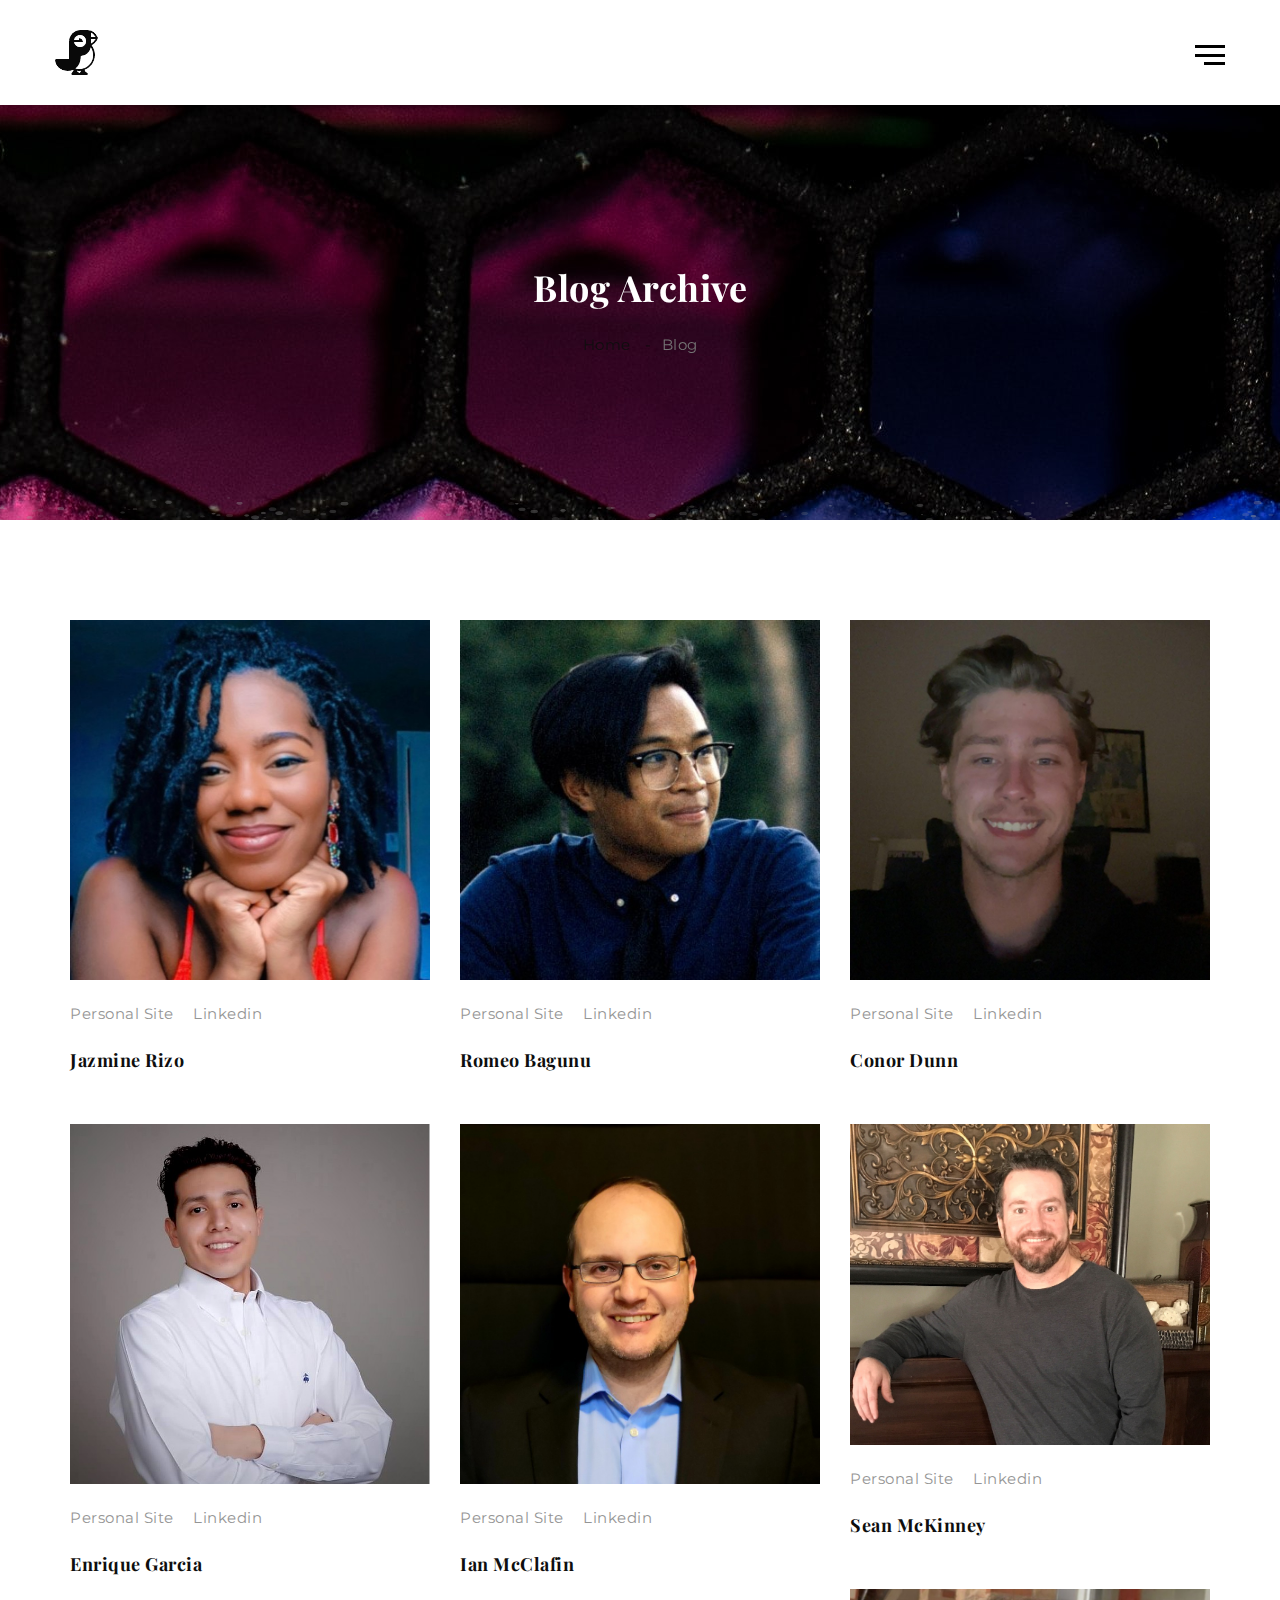
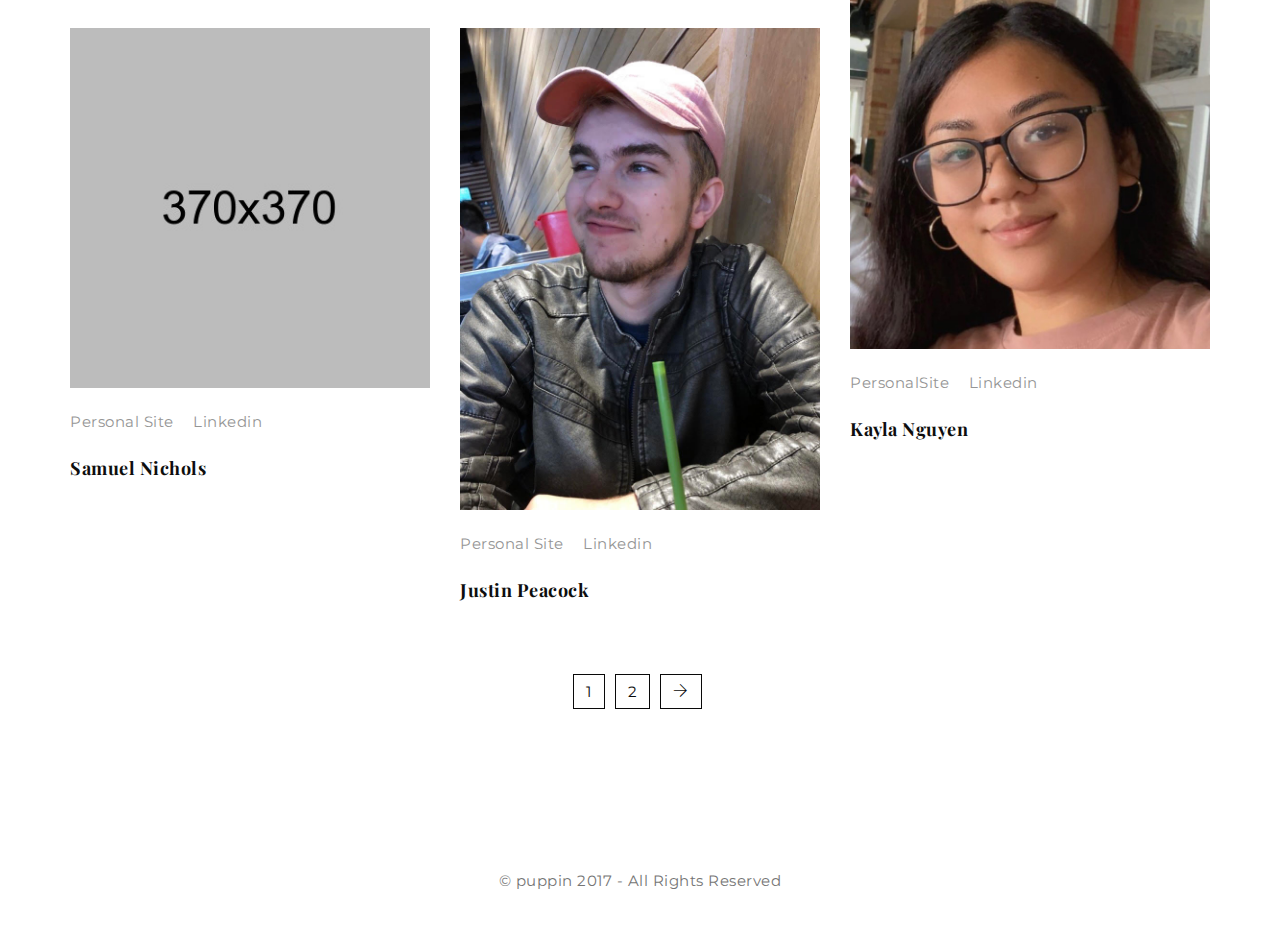
==== PersonalSiteMVC/_Archive/teamPage1.html @ c5d21a23 "Initial commit" ====
﻿

<!DOCTYPE html>
<html lang="zxx">
<head>
	<meta charset="utf-8">
	<title>Team</title>


	<meta name="description" content="----">

	<meta name="keywords" content="Premium HTML Template">

	<meta name="author" content="HTMLmate">

	<!-- Mobile Specific Meta -->
	<meta name="viewport" content="width=device-width, initial-scale=1">

	<!-- css-include -->

	<!-- boorstrap -->
	<link rel="stylesheet" type="text/css" href="assets/css/bootstrap.min.css">
	<!-- themify-icon.css -->
	<link rel="stylesheet" type="text/css" href="assets/css/themify-icons.css">
	<!-- owl-carousel -->
	<link rel="stylesheet" type="text/css" href="assets/css/owl.carousel.css">
	<!-- light-box -->
	<link rel="stylesheet" type="text/css" href="assets/css/lightbox.css">
	<!-- video css -->
	<link rel="stylesheet" type="text/css" href="assets/css/video.min.css">
	<!-- menu.css -->
	<link rel="stylesheet" type="text/css" href="assets/css/menu.css">
	<!-- style -->
	<link rel="stylesheet" type="text/css" href="assets/css/style.css">
	<!-- responsive.css -->
	<link rel="stylesheet" type="text/css" href="assets/css/responsive.css">
</head>


<body class="about single-page">
	<div id="preloader"></div>
	<!-- Start of nav bar 
		============================================= -->
    <nav id="poppin-nav">
        <div id="nav-off"></div>
        <div id="header-logo-1" class="text-center">
            <a href="#"><img src="assets/img//logo/logo.png" alt="img"></a>
        </div>
        <ul id="menu">
            <li class="has-submenu text-capitalize">
                <a href="index.html">home</a>
            </li>
            <!--<li class="has-submenu">
            <a href="#">Blog <span class="ti-angle-down"></span></a>
            <ul class="submenu">
                <li><a href="blog.html">Blog Grid</a></li>
                <li><a href="blog-single.html">Single Post</a></li>
            </ul>
        </li>-->
            <li><a href="projects.html">Projects</a></li>
            <li><a href="contact.html">Contact</a></li>
            <li><a href="teamPage1.html">Team</a></li>
        </ul>
    </nav>
		<div id="menu-overlay"></div>
	<!-- End of nav bar 
		============================================= -->


	<!-- Start of header
		============================================= -->
		<header id="site-header" class="not-stuck">
			<div class="container">
				<div class="row">
					<div id="header-logo">
						<a href="#"><img src="assets/img//logo/logo.png" alt="img"></a>
					</div>

					<div id="menu-burger" class="pull-right not-stuck">
						<div id="menu-bar">
							<span class="icon-bar top"></span>
							<span class="icon-bar middle"></span>
							<span class="icon-bar bottom"></span>
						</div>
					</div>
				</div>
			</div>
		</header>
	<!-- End of header
		============================================= -->





	<!-- Start of page head section
		============================================= -->
		<section id="page-head" class="page-head-section">
			<div class="page-head-overlay"></div>
			<div id="page-head-effect" class="page-head-effect">
				<canvas id="demo-canvas"></canvas>
			</div>
			<!-- // page-head-style -->
			<div class="container">
				<div class="row">
					<div class="page-head-content text-center">
						<div class="page-head-title text-capitalize">
							<h1>Blog Archive</h1>
						</div>
						<!-- //title -->

						<div class="breadcrumb-item   text-capitalize">
							<ul class="breadcrumb">
								<li><a href="index-1.html">Home</a></li>
								<li>blog</li>
							</ul>
						</div>
						<!-- /.breadcrumb-item -->
					</div>
					<!-- /.page-head-content -->
				</div><!--  /.row-->
			</div><!--  /.container -->
		</section>
	<!-- End of page head section
		============================================= -->


	<!-- Start of blog page section
		============================================= -->
		<section id="blog-main" class="blog-main-section">
			<div class="container"> 
				<div class="row section-content">
                    <div class="blog-main-content">


                        <div class="blog-main-text-pic">
                            <div class="blog-item-content">
                                <div class="blog-main-pic">
                                    <img src="assets/teamImg/Jazmine.jpg" alt="img">
                                </div>
                                <!-- //blog-pic -->
                                <div class="blog-main-text">
                                    <div class="blog-meta mt20 ul-li">
                                        <ul class="meta-list">
                                            <li><a href="http://jazminerizo.com/">  Personal Site </a></li>
                                            <li><a href="https://www.linkedin.com/in/jazmine-rizo-7aa283232/">Linkedin</a></li>
                                        </ul>
                                    </div>
                                    <!-- // .blog-meta -->

                                    <div class="blog-main-link deep-black mt20">
                                        <h2><a href="http://jazminerizo.com/">Jazmine Rizo</a></h2>
                                    </div>
                                </div>
                                <!-- // .blog-main-text -->
                            </div>
                        </div>
                        <!-- //.blog-main-text-pic -->
                        <!-- TODO Need to get his personal site added -->
                        <div class="blog-main-text-pic">
                            <div class="blog-item-content">
                                <div class="blog-main-pic">
                                    <img src="assets/teamImg/Romeo.jpg" alt="img">
                                </div>
                                <!-- //blog-pic -->
                                <div class="blog-main-text">
                                    <div class="blog-meta mt20 ul-li">
                                        <ul class="meta-list">
                                            <li><a href="#"> Personal Site </a></li>
                                            <li><a href="https://www.linkedin.com/in/romeo-bagunu/">Linkedin</a></li>
                                        </ul>
                                    </div>
                                    <!-- // .blog-meta -->

                                    <div class="blog-main-link deep-black mt20">
                                        <h2><a href="#">Romeo Bagunu</a></h2>
                                    </div>
                                </div>
                                <!-- // .blog-main-text -->
                            </div>
                        </div>
                        <!-- //.blog-main-text-pic -->



                        <div class="blog-main-text-pic">
                            <div class="blog-item-content">
                                <div class="blog-main-pic">
                                    <img src="assets/teamImg/Conor.jpg" alt="img">
                                </div>
                                <!-- //blog-pic -->
                                <div class="blog-main-text">
                                    <div class="blog-meta mt20 ul-li">
                                        <ul class="meta-list">
                                            <li><a href="http://fountaincitydev.com/">  Personal Site  </a></li>
                                            <li><a href="https://www.linkedin.com/in/connor-dunn-396188233/">Linkedin</a></li>
                                        </ul>
                                    </div>
                                    <!-- // .blog-meta -->

                                    <div class="blog-main-link deep-black mt20">
                                        <h2><a href="http://fountaincitydev.com/">Conor Dunn</a></h2>
                                    </div>
                                </div>
                                <!-- // .blog-main-text -->
                            </div>
                        </div>
                        <!-- //.blog-main-text-pic -->


                        <!-- TODO Need to get his personal site added -->
                        <div class="blog-main-text-pic">
                            <div class="blog-item-content">
                                <div class="blog-main-pic">
                                    <img src="assets/teamImg/Enrique.jpg" alt="img">
                                </div>
                                <!-- //blog-pic -->
                                <div class="blog-main-text">
                                    <div class="blog-meta mt20 ul-li">
                                        <ul class="meta-list">
                                            <li><a href="#">  Personal Site  </a></li>
                                            <li><a href="https://www.linkedin.com/in/enrique-garcia1010/">Linkedin</a></li>
                                        </ul>
                                    </div>
                                    <!-- // .blog-meta -->

                                    <div class="blog-main-link deep-black mt20">
                                        <h2><a href="#">Enrique Garcia</a></h2>
                                    </div>
                                </div>
                                <!-- // .blog-main-text -->
                            </div>
                        </div>
                        <!-- //.blog-main-text-pic -->


                        <!-- TODO Need to get his personal site added -->
                        <div class="blog-main-text-pic">
                            <div class="blog-item-content">
                                <div class="blog-main-pic">
                                    <img src="assets/teamImg/Ian.jpg" alt="img">
                                </div>
                                <!-- //blog-pic -->
                                <div class="blog-main-text">
                                    <div class="blog-meta mt20 ul-li">
                                        <ul class="meta-list">
                                            <li><a href="#">  Personal Site  </a></li>
                                            <li><a href="https://www.linkedin.com/in/ian-mcclaflin-982755232/">Linkedin</a></li>
                                        </ul>
                                    </div>
                                    <!-- // .blog-meta -->

                                    <div class="blog-main-link deep-black mt20">
                                        <h2><a href="#">Ian McClafin</a></h2>
                                    </div>
                                </div>
                                <!-- // .blog-main-text -->
                            </div>
                        </div>
                        <!-- //.blog-main-text-pic -->


                        <div class="blog-main-text-pic">
                            <div class="blog-item-content">
                                <div class="blog-main-pic">
                                    <img src="assets/teamImg/Sean.jpg" alt="img">
                                </div>
                                <!-- //blog-pic -->
                                <div class="blog-main-text">
                                    <div class="blog-meta mt20 ul-li">
                                        <ul class="meta-list">
                                            <li><a href="http://mckinneywebdev.com/">  Personal Site  </a></li>
                                            <li><a href="https://www.linkedin.com/in/sean-a-mckinney/">Linkedin</a></li>
                                        </ul>
                                    </div>
                                    <!-- // .blog-meta -->

                                    <div class="blog-main-link deep-black mt20">
                                        <h2><a href="http://mckinneywebdev.com/">Sean McKinney</a></h2>
                                    </div>
                                </div>
                                <!-- // .blog-main-text -->
                            </div>
                        </div>
                        <!-- //.blog-main-text-pic -->


                        <div class="blog-main-text-pic">
                            <div class="blog-item-content">
                                <div class="blog-main-pic">
                                    <img src="assets/teamImg/Kayla.jpg" alt="img">
                                </div>
                                <!-- //blog-pic -->
                                <div class="blog-main-text">
                                    <div class="blog-meta mt20 ul-li">
                                        <ul class="meta-list">
                                            <li><a href="http://www.kaylawin.com/">  PersonalSite  </a></li>
                                            <li><a href="https://www.linkedin.com/in/kayla-n-nguyen/">Linkedin</a></li>
                                        </ul>
                                    </div>
                                    <!-- // .blog-meta -->

                                    <div class="blog-main-link deep-black mt20">
                                        <h2><a href="http://www.kaylawin.com/">Kayla Nguyen</a></h2>
                                    </div>
                                </div>
                                <!-- // .blog-main-text -->
                            </div>
                        </div>
                        <!-- //.blog-main-text-pic -->

                        <!-- TODO will need to find his personal site & Linkedin -->
                        <div class="blog-main-text-pic">
                            <div class="blog-item-content">
                                <div class="blog-main-pic">
                                    <img src="assets/img/blog/blog-5.jpg" alt="img">
                                </div>
                                <!-- //blog-pic -->
                                <div class="blog-main-text">
                                    <div class="blog-meta mt20 ul-li">
                                        <ul class="meta-list">
                                            <li><a href="#">  Personal Site  </a></li>
                                            <li><a href="#">Linkedin</a></li>
                                        </ul>
                                    </div>
                                    <!-- // .blog-meta -->

                                    <div class="blog-main-link deep-black mt20">
                                        <h2><a href="#">Samuel Nichols</a></h2>
                                    </div>
                                </div>
                            </div>
                        </div>


                        <div class="blog-main-text-pic">
                            <div class="blog-item-content">
                                <div class="blog-main-pic">
                                    <img src="assets/teamImg/Justin.jpg" alt="img">
                                </div>
                                <!-- //blog-pic -->
                                <div class="blog-main-text">
                                    <div class="blog-meta mt20 ul-li">
                                        <ul class="meta-list">
                                            <li><a href="http://projectpeacock.net/">  Personal Site  </a></li>
                                            <li><a href="https://www.linkedin.com/in/justin-peacock-6aa829229/">Linkedin</a></li>
                                        </ul>
                                    </div>
                                    <!-- // .blog-meta -->

                                    <div class="blog-main-link deep-black mt20">
                                        <h2><a href="http://projectpeacock.net/">Justin Peacock</a></h2>
                                    </div>
                                </div>
                            </div>
                        </div>
                        <!-- //.blog-main-text-pic -->

                    </div>
					<!-- // .blog-main-content -->


					<div class="blog-pagination text-center">
						<ul class="pagination">
							<li><a href="teamPage1.html">1</a></li>
							<li><a href="teamPage2.html">2</a></li>
							<li><a href="teamPage2.html"><span class="ti-arrow-right"></span></a></li>
						</ul>
					</div>
				</div><!--  /.row -->
			</div><!--  /.container-->
		</section>
	<!-- End of blog page section	
		============================================= -->





	<!-- Start of footer section
		============================================= -->
		<footer>
			<div class="footer-area">
				<div class="container">
					<div class="row">
						<div class="copy-right-area text-center">
							<span>© puppin 2017 - All Rights Reserved </span>
						</div>
						<!-- //copy-right-area -->
					</div><!--  /.container -->
				</div><!--  /.row-->
			</div><!--  /.footer-area -->

		</footer>
	<!-- End of footer section
		============================================= -->


		<!--  Js Library -->
		<script  src="assets/js/jquery-2.1.4.min.js"></script>
		<!-- Include  for bootstrap -->
		<script  src="assets/js/bootstrap.min.js"></script>
		<!-- Include  for wow.js -->
		<script  src="assets/js/wow.min.js"></script>
		<script> new WOW().init();</script>
		<!-- Include isotope Js -->
		<script  src="assets/js/jquery.isotope.min.js"></script>
		<!-- Include lightbox -->
		<script  src="assets/js/lightbox.js"></script>
		<!-- Include circle-effect.js -->
		<script  src="assets/js/circle-effect.js"></script>
		<!-- Include Video js -->
		<script  src="assets/js/jquery.magnific-popup.min.js"></script>
		<!-- Include Owl-carousel -->
		<script  src="assets/js/owl.carousel.min.js"></script>
		<!-- Include Counter up -->
		<script  src="assets/js/jquery.counterup.min.js"></script>
		<script  src="assets/js/waypoints.min.js"></script>
		<!-- Include Mesonary Grid -->
		<script  src="assets/js/masonry.pkgd.min.js"></script>
		<script  src="assets/js/masonry-docs.min.js"></script>



		<!-- Include script.js -->
		<script src="assets/js/script.js"></script>
	</body>
	</html>
---- PersonalSiteMVC/_Archive/assets/css/themify-icons.css ----
@font-face {
	font-family: 'themify';
	src:url('../fonts/themify.eot?-fvbane');
	src:url('../fonts/themify.eot?#iefix-fvbane') format('embedded-opentype'),
		url('../fonts/themify.woff?-fvbane') format('woff'),
		url('../fonts/themify.ttf?-fvbane') format('truetype'),
		url('../fonts/themify.svg?-fvbane#themify') format('svg');
	font-weight: normal;
	font-style: normal;
}

[class^="ti-"], [class*=" ti-"] {
	font-family: 'themify';
	speak: none;
	font-style: normal;
	font-weight: normal;
	font-variant: normal;
	text-transform: none;
	line-height: 1;

	/* Better Font Rendering =========== */
	-webkit-font-smoothing: antialiased;
	-moz-osx-font-smoothing: grayscale;
}

.ti-wand:before {
	content: "\e600";
}
.ti-volume:before {
	content: "\e601";
}
.ti-user:before {
	content: "\e602";
}
.ti-unlock:before {
	content: "\e603";
}
.ti-unlink:before {
	content: "\e604";
}
.ti-trash:before {
	content: "\e605";
}
.ti-thought:before {
	content: "\e606";
}
.ti-target:before {
	content: "\e607";
}
.ti-tag:before {
	content: "\e608";
}
.ti-tablet:before {
	content: "\e609";
}
.ti-star:before {
	content: "\e60a";
}
.ti-spray:before {
	content: "\e60b";
}
.ti-signal:before {
	content: "\e60c";
}
.ti-shopping-cart:before {
	content: "\e60d";
}
.ti-shopping-cart-full:before {
	content: "\e60e";
}
.ti-settings:before {
	content: "\e60f";
}
.ti-search:before {
	content: "\e610";
}
.ti-zoom-in:before {
	content: "\e611";
}
.ti-zoom-out:before {
	content: "\e612";
}
.ti-cut:before {
	content: "\e613";
}
.ti-ruler:before {
	content: "\e614";
}
.ti-ruler-pencil:before {
	content: "\e615";
}
.ti-ruler-alt:before {
	content: "\e616";
}
.ti-bookmark:before {
	content: "\e617";
}
.ti-bookmark-alt:before {
	content: "\e618";
}
.ti-reload:before {
	content: "\e619";
}
.ti-plus:before {
	content: "\e61a";
}
.ti-pin:before {
	content: "\e61b";
}
.ti-pencil:before {
	content: "\e61c";
}
.ti-pencil-alt:before {
	content: "\e61d";
}
.ti-paint-roller:before {
	content: "\e61e";
}
.ti-paint-bucket:before {
	content: "\e61f";
}
.ti-na:before {
	content: "\e620";
}
.ti-mobile:before {
	content: "\e621";
}
.ti-minus:before {
	content: "\e622";
}
.ti-medall:before {
	content: "\e623";
}
.ti-medall-alt:before {
	content: "\e624";
}
.ti-marker:before {
	content: "\e625";
}
.ti-marker-alt:before {
	content: "\e626";
}
.ti-arrow-up:before {
	content: "\e627";
}
.ti-arrow-right:before {
	content: "\e628";
}
.ti-arrow-left:before {
	content: "\e629";
}
.ti-arrow-down:before {
	content: "\e62a";
}
.ti-lock:before {
	content: "\e62b";
}
.ti-location-arrow:before {
	content: "\e62c";
}
.ti-link:before {
	content: "\e62d";
}
.ti-layout:before {
	content: "\e62e";
}
.ti-layers:before {
	content: "\e62f";
}
.ti-layers-alt:before {
	content: "\e630";
}
.ti-key:before {
	content: "\e631";
}
.ti-import:before {
	content: "\e632";
}
.ti-image:before {
	content: "\e633";
}
.ti-heart:before {
	content: "\e634";
}
.ti-heart-broken:before {
	content: "\e635";
}
.ti-hand-stop:before {
	content: "\e636";
}
.ti-hand-open:before {
	content: "\e637";
}
.ti-hand-drag:before {
	content: "\e638";
}
.ti-folder:before {
	content: "\e639";
}
.ti-flag:before {
	content: "\e63a";
}
.ti-flag-alt:before {
	content: "\e63b";
}
.ti-flag-alt-2:before {
	content: "\e63c";
}
.ti-eye:before {
	content: "\e63d";
}
.ti-export:before {
	content: "\e63e";
}
.ti-exchange-vertical:before {
	content: "\e63f";
}
.ti-desktop:before {
	content: "\e640";
}
.ti-cup:before {
	content: "\e641";
}
.ti-crown:before {
	content: "\e642";
}
.ti-comments:before {
	content: "\e643";
}
.ti-comment:before {
	content: "\e644";
}
.ti-comment-alt:before {
	content: "\e645";
}
.ti-close:before {
	content: "\e646";
}
.ti-clip:before {
	content: "\e647";
}
.ti-angle-up:before {
	content: "\e648";
}
.ti-angle-right:before {
	content: "\e649";
}
.ti-angle-left:before {
	content: "\e64a";
}
.ti-angle-down:before {
	content: "\e64b";
}
.ti-check:before {
	content: "\e64c";
}
.ti-check-box:before {
	content: "\e64d";
}
.ti-camera:before {
	content: "\e64e";
}
.ti-announcement:before {
	content: "\e64f";
}
.ti-brush:before {
	content: "\e650";
}
.ti-briefcase:before {
	content: "\e651";
}
.ti-bolt:before {
	content: "\e652";
}
.ti-bolt-alt:before {
	content: "\e653";
}
.ti-blackboard:before {
	content: "\e654";
}
.ti-bag:before {
	content: "\e655";
}
.ti-move:before {
	content: "\e656";
}
.ti-arrows-vertical:before {
	content: "\e657";
}
.ti-arrows-horizontal:before {
	content: "\e658";
}
.ti-fullscreen:before {
	content: "\e659";
}
.ti-arrow-top-right:before {
	content: "\e65a";
}
.ti-arrow-top-left:before {
	content: "\e65b";
}
.ti-arrow-circle-up:before {
	content: "\e65c";
}
.ti-arrow-circle-right:before {
	content: "\e65d";
}
.ti-arrow-circle-left:before {
	content: "\e65e";
}
.ti-arrow-circle-down:before {
	content: "\e65f";
}
.ti-angle-double-up:before {
	content: "\e660";
}
.ti-angle-double-right:before {
	content: "\e661";
}
.ti-angle-double-left:before {
	content: "\e662";
}
.ti-angle-double-down:before {
	content: "\e663";
}
.ti-zip:before {
	content: "\e664";
}
.ti-world:before {
	content: "\e665";
}
.ti-wheelchair:before {
	content: "\e666";
}
.ti-view-list:before {
	content: "\e667";
}
.ti-view-list-alt:before {
	content: "\e668";
}
.ti-view-grid:before {
	content: "\e669";
}
.ti-uppercase:before {
	content: "\e66a";
}
.ti-upload:before {
	content: "\e66b";
}
.ti-underline:before {
	content: "\e66c";
}
.ti-truck:before {
	content: "\e66d";
}
.ti-timer:before {
	content: "\e66e";
}
.ti-ticket:before {
	content: "\e66f";
}
.ti-thumb-up:before {
	content: "\e670";
}
.ti-thumb-down:before {
	content: "\e671";
}
.ti-text:before {
	content: "\e672";
}
.ti-stats-up:before {
	content: "\e673";
}
.ti-stats-down:before {
	content: "\e674";
}
.ti-split-v:before {
	content: "\e675";
}
.ti-split-h:before {
	content: "\e676";
}
.ti-smallcap:before {
	content: "\e677";
}
.ti-shine:before {
	content: "\e678";
}
.ti-shift-right:before {
	content: "\e679";
}
.ti-shift-left:before {
	content: "\e67a";
}
.ti-shield:before {
	content: "\e67b";
}
.ti-notepad:before {
	content: "\e67c";
}
.ti-server:before {
	content: "\e67d";
}
.ti-quote-right:before {
	content: "\e67e";
}
.ti-quote-left:before {
	content: "\e67f";
}
.ti-pulse:before {
	content: "\e680";
}
.ti-printer:before {
	content: "\e681";
}
.ti-power-off:before {
	content: "\e682";
}
.ti-plug:before {
	content: "\e683";
}
.ti-pie-chart:before {
	content: "\e684";
}
.ti-paragraph:before {
	content: "\e685";
}
.ti-panel:before {
	content: "\e686";
}
.ti-package:before {
	content: "\e687";
}
.ti-music:before {
	content: "\e688";
}
.ti-music-alt:before {
	content: "\e689";
}
.ti-mouse:before {
	content: "\e68a";
}
.ti-mouse-alt:before {
	content: "\e68b";
}
.ti-money:before {
	content: "\e68c";
}
.ti-microphone:before {
	content: "\e68d";
}
.ti-menu:before {
	content: "\e68e";
}
.ti-menu-alt:before {
	content: "\e68f";
}
.ti-map:before {
	content: "\e690";
}
.ti-map-alt:before {
	content: "\e691";
}
.ti-loop:before {
	content: "\e692";
}
.ti-location-pin:before {
	content: "\e693";
}
.ti-list:before {
	content: "\e694";
}
.ti-light-bulb:before {
	content: "\e695";
}
.ti-Italic:before {
	content: "\e696";
}
.ti-info:before {
	content: "\e697";
}
.ti-infinite:before {
	content: "\e698";
}
.ti-id-badge:before {
	content: "\e699";
}
.ti-hummer:before {
	content: "\e69a";
}
.ti-home:before {
	content: "\e69b";
}
.ti-help:before {
	content: "\e69c";
}
.ti-headphone:before {
	content: "\e69d";
}
.ti-harddrives:before {
	content: "\e69e";
}
.ti-harddrive:before {
	content: "\e69f";
}
.ti-gift:before {
	content: "\e6a0";
}
.ti-game:before {
	content: "\e6a1";
}
.ti-filter:before {
	content: "\e6a2";
}
.ti-files:before {
	content: "\e6a3";
}
.ti-file:before {
	content: "\e6a4";
}
.ti-eraser:before {
	content: "\e6a5";
}
.ti-envelope:before {
	content: "\e6a6";
}
.ti-download:before {
	content: "\e6a7";
}
.ti-direction:before {
	content: "\e6a8";
}
.ti-direction-alt:before {
	content: "\e6a9";
}
.ti-dashboard:before {
	content: "\e6aa";
}
.ti-control-stop:before {
	content: "\e6ab";
}
.ti-control-shuffle:before {
	content: "\e6ac";
}
.ti-control-play:before {
	content: "\e6ad";
}
.ti-control-pause:before {
	content: "\e6ae";
}
.ti-control-forward:before {
	content: "\e6af";
}
.ti-control-backward:before {
	content: "\e6b0";
}
.ti-cloud:before {
	content: "\e6b1";
}
.ti-cloud-up:before {
	content: "\e6b2";
}
.ti-cloud-down:before {
	content: "\e6b3";
}
.ti-clipboard:before {
	content: "\e6b4";
}
.ti-car:before {
	content: "\e6b5";
}
.ti-calendar:before {
	content: "\e6b6";
}
.ti-book:before {
	content: "\e6b7";
}
.ti-bell:before {
	content: "\e6b8";
}
.ti-basketball:before {
	content: "\e6b9";
}
.ti-bar-chart:before {
	content: "\e6ba";
}
.ti-bar-chart-alt:before {
	content: "\e6bb";
}
.ti-back-right:before {
	content: "\e6bc";
}
.ti-back-left:before {
	content: "\e6bd";
}
.ti-arrows-corner:before {
	content: "\e6be";
}
.ti-archive:before {
	content: "\e6bf";
}
.ti-anchor:before {
	content: "\e6c0";
}
.ti-align-right:before {
	content: "\e6c1";
}
.ti-align-left:before {
	content: "\e6c2";
}
.ti-align-justify:before {
	content: "\e6c3";
}
.ti-align-center:before {
	content: "\e6c4";
}
.ti-alert:before {
	content: "\e6c5";
}
.ti-alarm-clock:before {
	content: "\e6c6";
}
.ti-agenda:before {
	content: "\e6c7";
}
.ti-write:before {
	content: "\e6c8";
}
.ti-window:before {
	content: "\e6c9";
}
.ti-widgetized:before {
	content: "\e6ca";
}
.ti-widget:before {
	content: "\e6cb";
}
.ti-widget-alt:before {
	content: "\e6cc";
}
.ti-wallet:before {
	content: "\e6cd";
}
.ti-video-clapper:before {
	content: "\e6ce";
}
.ti-video-camera:before {
	content: "\e6cf";
}
.ti-vector:before {
	content: "\e6d0";
}
.ti-themify-logo:before {
	content: "\e6d1";
}
.ti-themify-favicon:before {
	content: "\e6d2";
}
.ti-themify-favicon-alt:before {
	content: "\e6d3";
}
.ti-support:before {
	content: "\e6d4";
}
.ti-stamp:before {
	content: "\e6d5";
}
.ti-split-v-alt:before {
	content: "\e6d6";
}
.ti-slice:before {
	content: "\e6d7";
}
.ti-shortcode:before {
	content: "\e6d8";
}
.ti-shift-right-alt:before {
	content: "\e6d9";
}
.ti-shift-left-alt:before {
	content: "\e6da";
}
.ti-ruler-alt-2:before {
	content: "\e6db";
}
.ti-receipt:before {
	content: "\e6dc";
}
.ti-pin2:before {
	content: "\e6dd";
}
.ti-pin-alt:before {
	content: "\e6de";
}
.ti-pencil-alt2:before {
	content: "\e6df";
}
.ti-palette:before {
	content: "\e6e0";
}
.ti-more:before {
	content: "\e6e1";
}
.ti-more-alt:before {
	content: "\e6e2";
}
.ti-microphone-alt:before {
	content: "\e6e3";
}
.ti-magnet:before {
	content: "\e6e4";
}
.ti-line-double:before {
	content: "\e6e5";
}
.ti-line-dotted:before {
	content: "\e6e6";
}
.ti-line-dashed:before {
	content: "\e6e7";
}
.ti-layout-width-full:before {
	content: "\e6e8";
}
.ti-layout-width-default:before {
	content: "\e6e9";
}
.ti-layout-width-default-alt:before {
	content: "\e6ea";
}
.ti-layout-tab:before {
	content: "\e6eb";
}
.ti-layout-tab-window:before {
	content: "\e6ec";
}
.ti-layout-tab-v:before {
	content: "\e6ed";
}
.ti-layout-tab-min:before {
	content: "\e6ee";
}
.ti-layout-slider:before {
	content: "\e6ef";
}
.ti-layout-slider-alt:before {
	content: "\e6f0";
}
.ti-layout-sidebar-right:before {
	content: "\e6f1";
}
.ti-layout-sidebar-none:before {
	content: "\e6f2";
}
.ti-layout-sidebar-left:before {
	content: "\e6f3";
}
.ti-layout-placeholder:before {
	content: "\e6f4";
}
.ti-layout-menu:before {
	content: "\e6f5";
}
.ti-layout-menu-v:before {
	content: "\e6f6";
}
.ti-layout-menu-separated:before {
	content: "\e6f7";
}
.ti-layout-menu-full:before {
	content: "\e6f8";
}
.ti-layout-media-right-alt:before {
	content: "\e6f9";
}
.ti-layout-media-right:before {
	content: "\e6fa";
}
.ti-layout-media-overlay:before {
	content: "\e6fb";
}
.ti-layout-media-overlay-alt:before {
	content: "\e6fc";
}
.ti-layout-media-overlay-alt-2:before {
	content: "\e6fd";
}
.ti-layout-media-left-alt:before {
	content: "\e6fe";
}
.ti-layout-media-left:before {
	content: "\e6ff";
}
.ti-layout-media-center-alt:before {
	content: "\e700";
}
.ti-layout-media-center:before {
	content: "\e701";
}
.ti-layout-list-thumb:before {
	content: "\e702";
}
.ti-layout-list-thumb-alt:before {
	content: "\e703";
}
.ti-layout-list-post:before {
	content: "\e704";
}
.ti-layout-list-large-image:before {
	content: "\e705";
}
.ti-layout-line-solid:before {
	content: "\e706";
}
.ti-layout-grid4:before {
	content: "\e707";
}
.ti-layout-grid3:before {
	content: "\e708";
}
.ti-layout-grid2:before {
	content: "\e709";
}
.ti-layout-grid2-thumb:before {
	content: "\e70a";
}
.ti-layout-cta-right:before {
	content: "\e70b";
}
.ti-layout-cta-left:before {
	content: "\e70c";
}
.ti-layout-cta-center:before {
	content: "\e70d";
}
.ti-layout-cta-btn-right:before {
	content: "\e70e";
}
.ti-layout-cta-btn-left:before {
	content: "\e70f";
}
.ti-layout-column4:before {
	content: "\e710";
}
.ti-layout-column3:before {
	content: "\e711";
}
.ti-layout-column2:before {
	content: "\e712";
}
.ti-layout-accordion-separated:before {
	content: "\e713";
}
.ti-layout-accordion-merged:before {
	content: "\e714";
}
.ti-layout-accordion-list:before {
	content: "\e715";
}
.ti-ink-pen:before {
	content: "\e716";
}
.ti-info-alt:before {
	content: "\e717";
}
.ti-help-alt:before {
	content: "\e718";
}
.ti-headphone-alt:before {
	content: "\e719";
}
.ti-hand-point-up:before {
	content: "\e71a";
}
.ti-hand-point-right:before {
	content: "\e71b";
}
.ti-hand-point-left:before {
	content: "\e71c";
}
.ti-hand-point-down:before {
	content: "\e71d";
}
.ti-gallery:before {
	content: "\e71e";
}
.ti-face-smile:before {
	content: "\e71f";
}
.ti-face-sad:before {
	content: "\e720";
}
.ti-credit-card:before {
	content: "\e721";
}
.ti-control-skip-forward:before {
	content: "\e722";
}
.ti-control-skip-backward:before {
	content: "\e723";
}
.ti-control-record:before {
	content: "\e724";
}
.ti-control-eject:before {
	content: "\e725";
}
.ti-comments-smiley:before {
	content: "\e726";
}
.ti-brush-alt:before {
	content: "\e727";
}
.ti-youtube:before {
	content: "\e728";
}
.ti-vimeo:before {
	content: "\e729";
}
.ti-twitter:before {
	content: "\e72a";
}
.ti-time:before {
	content: "\e72b";
}
.ti-tumblr:before {
	content: "\e72c";
}
.ti-skype:before {
	content: "\e72d";
}
.ti-share:before {
	content: "\e72e";
}
.ti-share-alt:before {
	content: "\e72f";
}
.ti-rocket:before {
	content: "\e730";
}
.ti-pinterest:before {
	content: "\e731";
}
.ti-new-window:before {
	content: "\e732";
}
.ti-microsoft:before {
	content: "\e733";
}
.ti-list-ol:before {
	content: "\e734";
}
.ti-linkedin:before {
	content: "\e735";
}
.ti-layout-sidebar-2:before {
	content: "\e736";
}
.ti-layout-grid4-alt:before {
	content: "\e737";
}
.ti-layout-grid3-alt:before {
	content: "\e738";
}
.ti-layout-grid2-alt:before {
	content: "\e739";
}
.ti-layout-column4-alt:before {
	content: "\e73a";
}
.ti-layout-column3-alt:before {
	content: "\e73b";
}
.ti-layout-column2-alt:before {
	content: "\e73c";
}
.ti-instagram:before {
	content: "\e73d";
}
.ti-google:before {
	content: "\e73e";
}
.ti-github:before {
	content: "\e73f";
}
.ti-flickr:before {
	content: "\e740";
}
.ti-facebook:before {
	content: "\e741";
}
.ti-dropbox:before {
	content: "\e742";
}
.ti-dribbble:before {
	content: "\e743";
}
.ti-apple:before {
	content: "\e744";
}
.ti-android:before {
	content: "\e745";
}
.ti-save:before {
	content: "\e746";
}
.ti-save-alt:before {
	content: "\e747";
}
.ti-yahoo:before {
	content: "\e748";
}
.ti-wordpress:before {
	content: "\e749";
}
.ti-vimeo-alt:before {
	content: "\e74a";
}
.ti-twitter-alt:before {
	content: "\e74b";
}
.ti-tumblr-alt:before {
	content: "\e74c";
}
.ti-trello:before {
	content: "\e74d";
}
.ti-stack-overflow:before {
	content: "\e74e";
}
.ti-soundcloud:before {
	content: "\e74f";
}
.ti-sharethis:before {
	content: "\e750";
}
.ti-sharethis-alt:before {
	content: "\e751";
}
.ti-reddit:before {
	content: "\e752";
}
.ti-pinterest-alt:before {
	content: "\e753";
}
.ti-microsoft-alt:before {
	content: "\e754";
}
.ti-linux:before {
	content: "\e755";
}
.ti-jsfiddle:before {
	content: "\e756";
}
.ti-joomla:before {
	content: "\e757";
}
.ti-html5:before {
	content: "\e758";
}
.ti-flickr-alt:before {
	content: "\e759";
}
.ti-email:before {
	content: "\e75a";
}
.ti-drupal:before {
	content: "\e75b";
}
.ti-dropbox-alt:before {
	content: "\e75c";
}
.ti-css3:before {
	content: "\e75d";
}
.ti-rss:before {
	content: "\e75e";
}
.ti-rss-alt:before {
	content: "\e75f";
}
---- PersonalSiteMVC/_Archive/assets/css/video.min.css ----
code,pre{tab-size:4}.mfp-preloader{font-size:13px}.get-code-window{position:relative;background:#FFF;padding:2em 3em;width:auto;margin:20px auto;max-width:600px}#magnific_popup_documentation{font-size:3em;margin-bottom:1em;font-weight:700;text-align:center}.grid-c{clear:both}.grid-c p{margin-bottom:.5em}.grid-c{overflow:hidden;margin:0 -1em}.gc3{-moz-box-sizing:border-box;-webkit-box-sizing:border-box;box-sizing:border-box;width:50%;float:left;padding:1em;overflow:hidden}.grid-c .gc3:nth-of-type(2n+1){clear:left}#broken-glass{height:100%;-webkit-tap-highlight-color:transparent;position:absolute;left:0;top:0;width:100%}#header-links{font-size:16px}#markdown-toc{position:fixed;left:0;top:50px;padding:20px;background:rgba(255,255,255,.71);-webkit-backface-visibility:hidden;list-style:none}#markdown-toc a[href="#magnific-popup-docs"]{display:none}#markdown-toc:before{content:'Table of contents';font-weight:700;display:block;margin-bottom:10px}@media all and (max-width:75em){#markdown-toc{position:static;padding:0;background:0 0}}#markdown-toc code,pre{font-family:Consolas,"Liberation Mono",Courier,monospace}code{background:#F8F8F8;padding:.1em .4em;color:#c82829;font-size:13px}pre{background:0 0;line-height:18px;overflow:auto;padding:20px 25px;border-radius:2px}pre code{border:0;padding:0;background:0 0;color:#000;font-size:13px}.highlight{position:relative;margin-bottom:.5em;margin-left:-1.5em;width:100%;padding:0 1.5em;background-color:#F5FAFC}pre code:before{display:block;position:absolute;right:3px;top:6px;padding:3px 7px 0;color:#889499;font-size:12px;line-height:13px}code.html:before{content:'HTML'}code.javascript:before{content:'JS'}code.css:before{content:'CSS'}#mc_embed_signup{max-width:350px;padding:32px;background:#EEE}#mc_embed_signup input[type=email]{border:1px solid #CCC;border-top:1px solid #999;padding:5px;font-size:18px;width:200px;margin-right:10px;height:25px;transition:all .3s ease;-moz-transition:all .3s ease;-webkit-transition:all .3s ease;border-radius:2px;-moz-border-radius:2px;-webkit-border-radius:2px}#mc_embed_signup input[type=email]:focus{background-color:#FFF;border:1px solid #3169B3;box-shadow:#3169B3 0 0 5px;-moz-box-shadow:#3169B3 0 0 5px;-webkit-box-shadow:#3169B3 0 0 5px;outline:0}#mc_embed_signup input[type=submit]{border:1px solid #3169B3;font-size:13px;font-weight:700;color:#FFF;height:auto;padding:8px 13px;cursor:pointer;background-color:#3169B3;display:inline-block;width:auto;-webkit-appearance:none;border-radius:2px;-moz-border-radius:2px;-webkit-border-radius:2px;vertical-align:top}.embed-form{position:relative}#mc_embed_signup #main-wrapper{background:0 0;max-width:800px;width:100%;margin:2em auto 4em;padding:0 3em 3em;-moz-box-sizing:border-box;-webkit-box-sizing:border-box;box-sizing:border-box;position:relative}.white-popup-block{background:#FFF;padding:20px 30px;text-align:left;max-width:650px;margin:40px auto;position:relative}#examples:after{content:'to view source click on the title of example';opacity:.4;font-weight:400;font-size:14px;margin-top:13px;float:right}.example{margin-bottom:20px;position:relative}.square-tmb{margin:0 10px 0 0;cursor:pointer}.zoom-cursor{cursor:-webkit-zoom-in;cursor:-moz-zoom-in;cursor:zoom-in}.example a,a.popup-link{text-decoration:none;border-bottom:1px dotted}.example a:hover,a.popup-link:hover{text-decoration:none}#image-gallery a,#single-image{border-bottom:none}.not-ready-yet-notice{padding:20px;background:#EEE}#footer{border-top:1px solid #DDD;padding-top:3em;margin:5em 0 0;width:100%;text-align:center;opacity:.9}#conditional-lightbox-notice{display:none}#logo-status{opacity:0;-webkit-transition:opacity .5s;-moz-transition:opacity .5s;transition:opacity .5s;width:100%;text-align:center}#logo-status.down{opacity:1}code.def{padding:0;background:#FFF;border:0;display:block;margin-bottom:8px;margin-top:-10px;color:#A3A3A3}@media all and (max-width:50em){#logo}@media all and (max-width:30em){#examples:after{display:none}.gc3{width:100%}.grid-c .gc3:nth-of-type(2n+1){clear:none}#main-wrapper{padding:1em;margin-top:0}.highlight{padding:.2em 1em;margin:1em -1em}}@media all and (max-width:700px){.zoom-cursor{cursor:pointer}#conditional-lightbox-notice{display:block;padding:10px;background:#FFEAEA}}#logo-overlay{width:100%;height:75px;background:red;position:absolute;left:0;top:0;opacity:0}#mfp-build-tool{background:#FFF;padding:30px 40px 40px;max-width:500px;text-align:left;margin:10px auto;position:relative}#mfp-build-tool #mfp-build-form label{display:block;margin-bottom:5px;min-height:18px;padding-left:18px}#mfp-build-form input[type=checkbox]{margin:3px 5px 3px -18px;line-height:normal;cursor:pointer;width:auto;float:left}#mfp-build-status{min-height:40px}#mfp-build-status .error{color:#830C0C}#mfp-build-status .success{color:#014B04}#mfp-build-status .progress{color:#000}#smashing{text-align:center;font-weight:700}#smashing strong{color:#EF4A35}.smashing-link{margin-left:29px;position:relative}.smashing-link:before{content:'';display:inline-block;width:24px;height:24px;background:url(http://dimsemenov.com/images/sm-logo-24x24.png);position:absolute;top:-4px;left:-28px}#hackernews{margin-left:24px}#hackernews:before{background:url(http://dimsemenov.com/images/hn-logo-18x18.gif);width:18px;height:18px;top:-1px;left:-22px}.share-buttons{text-align:center}.share-buttons .share-buttons{position:relative;margin:70px 0}#tweet{background:#0096c4}#like{background:#3b5998}#gplus{background:#d34836}#vkcom{background:#6e8fb1}pre .comment,pre .diff .header,pre .javadoc,pre .template_comment{color:#998;font-style:italic}pre .css .rule .keyword,pre .javascript .title,pre .keyword,pre .nginx .title,pre .request,pre .status,pre .subst,pre .winutils{color:#333;font-weight:700}pre .hexcolor,pre .number,pre .ruby .constant{color:#099}pre .phpdoc,pre .string,pre .tag .value,pre .tex .formula{color:#D01040}pre .id,pre .title{color:#900;font-weight:700}pre .clojure .title,pre .javascript .title,pre .lisp .title,pre .subst{font-weight:400}pre .class .title,pre .haskell .type,pre .tex .command,pre .vhdl .literal{color:#458;font-weight:700}pre .django .tag .keyword,pre .rules .property,pre .tag,pre .tag .title{color:navy;font-weight:400}pre .attribute,pre .lisp .body,pre .variable{color:teal}pre .regexp{color:#009926}pre .class{color:#458;font-weight:700}pre .built_in,pre .clojure .built_in,pre .lisp .title{color:#0086b3}pre .cdata,pre .doctype,pre .pi,pre .preprocessor,pre .shebang{color:#999;font-weight:700}pre .deletion{background:#fdd}pre .addition{background:#dfd}pre .diff .change{background:#0086b3}pre .chunk{color:#aaa}#documentation-intro{background:#2b2b2b;text-align:center;padding:3em;width:100%;margin-left:-3em;margin-bottom:3em}#documentation-intro #id1{display:none}.hll{background-color:#ffc}.c{color:#998;font-style:italic}.err{color:#a61717;background-color:#e3d2d2}.k,.o{color:#000;font-weight:700}.cm{color:#998;font-style:italic}.cp{color:#999;font-weight:700;font-style:italic}.c1{color:#998;font-style:italic}.cs{color:#999;font-weight:700;font-style:italic}.gd{color:#000;background-color:#fdd}.ge{color:#000;font-style:italic}.gr{color:#a00}.gh{color:#999}.gi{color:#000;background-color:#dfd}.go{color:#888}.gp{color:#555}.gs{font-weight:700}.gu{color:#aaa}.gt{color:#a00}.kc,.kd,.kn,.kp,.kr{color:#000;font-weight:700}.kt{color:#458;font-weight:700}.m{color:#099}.s{color:#d01040}.na{color:teal}.nb{color:#0086b3}.nc{color:#458;font-weight:700}.no{color:teal}.nd{color:#3c5d5d;font-weight:700}.ni{color:purple}.ne,.nf,.nl{color:#900;font-weight:700}.nn{color:#555}.nt{color:navy}.nv{color:teal}.ow{color:#000;font-weight:700}.w{color:#bbb}.mf,.mh,.mi,.mo{color:#099}.s2,.sb,.sc,.sd,.se,.sh,.si,.sx{color:#d01040}.sr{color:#009926}.s1{color:#d01040}.ss{color:#990073}.bp{color:#999}.vc,.vg,.vi{color:teal}.il{color:#099}.mfp-bg{top:0;left:0;width:100%;height:100%;z-index:1042;overflow:hidden;position:fixed;background:#0b0b0b;opacity:.8;filter:alpha(opacity=80)}.mfp-wrap{top:0;left:0;width:100%;height:100%;z-index:1043;position:fixed;outline:0!important;-webkit-backface-visibility:hidden}.mfp-container{text-align:center;position:absolute;width:100%;height:100%;left:0;top:0;padding:0 8px;-webkit-box-sizing:border-box;-moz-box-sizing:border-box;box-sizing:border-box}.mfp-container:before{content:'';display:inline-block;height:100%;vertical-align:middle}.mfp-align-top .mfp-container:before{display:none}.mfp-content{position:relative;display:inline-block;vertical-align:middle;margin:0 auto;text-align:left;z-index:1045}.mfp-ajax-holder .mfp-content,.mfp-inline-holder .mfp-content{width:100%;cursor:auto}.mfp-ajax-cur{cursor:progress}.mfp-zoom-out-cur,.mfp-zoom-out-cur .mfp-image-holder .mfp-close{cursor:-moz-zoom-out;cursor:-webkit-zoom-out;cursor:zoom-out}.mfp-zoom{cursor:pointer;cursor:-webkit-zoom-in;cursor:-moz-zoom-in;cursor:zoom-in}.mfp-auto-cursor .mfp-content{cursor:auto}.mfp-arrow,.mfp-close,.mfp-counter,.mfp-preloader{-webkit-user-select:none;-moz-user-select:none;user-select:none}.mfp-loading.mfp-figure{display:none}.mfp-hide{display:none!important}.mfp-preloader{color:#CCC;position:absolute;top:50%;width:auto;text-align:center;margin-top:-.8em;left:8px;right:8px;z-index:1044}.mfp-s-error .mfp-content,.mfp-s-ready .mfp-preloader{display:none}button.mfp-arrow,button.mfp-close{overflow:visible;cursor:pointer;background:0 0;border:0;-webkit-appearance:none;display:block;outline:0;padding:0;z-index:1046;-webkit-box-shadow:none;box-shadow:none}button::-moz-focus-inner{padding:0;border:0}.mfp-close{width:44px;height:44px;line-height:44px;position:absolute;right:0;top:0;text-decoration:none;text-align:center;opacity:.65;filter:alpha(opacity=65);padding:0 0 18px 10px;color:#FFF;font-style:normal;font-size:28px;font-family:Arial,Baskerville,monospace}.mfp-close:focus,.mfp-close:hover{opacity:1;filter:alpha(opacity=100)}.mfp-close:active{top:1px}.mfp-close-btn-in .mfp-close{color:#333}.mfp-iframe-holder .mfp-close,.mfp-image-holder .mfp-close{color:#FFF;right:-6px;text-align:right;padding-right:6px;width:100%}.mfp-counter{position:absolute;top:0;right:0;color:#CCC;font-size:12px;line-height:18px;white-space:nowrap}.mfp-arrow{position:absolute;opacity:.65;filter:alpha(opacity=65);margin:-55px 0 0;top:50%;padding:0;width:90px;height:110px;-webkit-tap-highlight-color:transparent}.mfp-arrow:active{margin-top:-54px}.mfp-arrow:focus,.mfp-arrow:hover{opacity:1;filter:alpha(opacity=100)}.mfp-arrow .mfp-a,.mfp-arrow .mfp-b,.mfp-arrow:after,.mfp-arrow:before{content:'';display:block;width:0;height:0;position:absolute;left:0;top:0;margin-top:35px;margin-left:35px;border:inset transparent}.mfp-arrow .mfp-a,.mfp-arrow:after{border-top-width:13px;border-bottom-width:13px;top:8px}.mfp-arrow .mfp-b,.mfp-arrow:before{border-top-width:21px;border-bottom-width:21px;opacity:.7}.mfp-arrow-left{left:0}.mfp-arrow-left .mfp-a,.mfp-arrow-left:after{border-right:17px solid #FFF;margin-left:31px}.mfp-arrow-left .mfp-b,.mfp-arrow-left:before{margin-left:25px;border-right:27px solid #3F3F3F}.mfp-arrow-right{right:0}.mfp-arrow-right .mfp-a,.mfp-arrow-right:after{border-left:17px solid #FFF;margin-left:39px}.mfp-arrow-right .mfp-b,.mfp-arrow-right:before{border-left:27px solid #3F3F3F}.mfp-iframe-holder{padding-top:40px;padding-bottom:40px}.mfp-iframe-holder .mfp-content{line-height:0;width:100%;max-width:900px}.mfp-iframe-holder .mfp-close{top:-40px}.mfp-iframe-scaler{width:100%;height:0;overflow:hidden;padding-top:56.25%}.mfp-iframe-scaler iframe{position:absolute;display:block;top:0;left:0;width:100%;height:100%;box-shadow:0 0 8px rgba(0,0,0,.6);background:#000}img.mfp-img{width:auto;max-width:100%;height:auto;display:block;line-height:0;-webkit-box-sizing:border-box;-moz-box-sizing:border-box;box-sizing:border-box;padding:40px 0;margin:0 auto}.mfp-figure{line-height:0}.mfp-figure:after{content:'';position:absolute;left:0;top:40px;bottom:40px;display:block;right:0;width:auto;height:auto;z-index:-1;box-shadow:0 0 8px rgba(0,0,0,.6);background:#444}.mfp-figure small{color:#BDBDBD;display:block;font-size:12px;line-height:14px}.mfp-figure figure{margin:0}.mfp-bottom-bar{margin-top:-36px;position:absolute;top:100%;left:0;width:100%;cursor:auto}.mfp-title{text-align:left;line-height:18px;color:#F3F3F3;word-wrap:break-word;padding-right:36px}.mfp-image-holder .mfp-content{max-width:100%}.mfp-gallery .mfp-image-holder .mfp-figure{cursor:pointer}@media screen and (max-width:800px) and (orientation:landscape),screen and (max-height:300px){.mfp-img-mobile .mfp-image-holder{padding-left:0;padding-right:0}.mfp-img-mobile img.mfp-img{padding:0}.mfp-img-mobile .mfp-figure:after{top:0;bottom:0}.mfp-img-mobile .mfp-figure small{display:inline;margin-left:5px}.mfp-img-mobile .mfp-bottom-bar{background:rgba(0,0,0,.6);bottom:0;margin:0;top:auto;padding:3px 5px;position:fixed;-webkit-box-sizing:border-box;-moz-box-sizing:border-box;box-sizing:border-box}.mfp-img-mobile .mfp-bottom-bar:empty{padding:0}.mfp-img-mobile .mfp-counter{right:5px;top:3px}.mfp-img-mobile .mfp-close{top:0;right:0;width:35px;height:35px;line-height:35px;background:rgba(0,0,0,.6);position:fixed;text-align:center;padding:0}}@media all and (max-width:900px){.mfp-arrow{-webkit-transform:scale(.75);transform:scale(.75)}.mfp-arrow-left{-webkit-transform-origin:0;transform-origin:0}.mfp-arrow-right{-webkit-transform-origin:100%;transform-origin:100%}.mfp-container{padding-left:6px;padding-right:6px}}.mfp-ie7 .mfp-img{padding:0}.mfp-ie7 .mfp-bottom-bar{width:600px;left:50%;margin-left:-300px;margin-top:5px;padding-bottom:5px}.mfp-ie7 .mfp-container{padding:0}.mfp-ie7 .mfp-content{padding-top:44px}.mfp-ie7 .mfp-close{top:0;right:0;padding-top:0
---- PersonalSiteMVC/_Archive/assets/css/menu.css ----
#poppin-nav {
		width: 250px;
		height: 100%;
		position: fixed;
		top: 0;
		right: -250px;
		margin-right: -17px;
		z-index: 10;
		overflow: auto;
		background: #ffffff;
		padding: 30px 20px;
		transition: all 0.7s cubic-bezier(0.7, 0.3, 0.1, 1);
	}
	#poppin-nav.nav-on { right: 0; }
	#nav-off {
		width: 20px;
		height: 20px;
		cursor: pointer;
		position: relative;
	}
	#nav-off::before,
	#nav-off::after {
		content: '';
		width: 100%;
		height: 2px;
		background: #000000;
		position: absolute;
		top: 50%;
		left: 0;
		margin-top: -1px;
		transition: transform 0.3s ease 0.5s;
	}
	#poppin-nav.nav-on #nav-off::before { transform: rotate(45deg); }
	#poppin-nav.nav-on #nav-off::after { transform: rotate(-45deg); }
	#menu {
		list-style: none;
		text-align: right;
		line-height: 1;
		padding: 30px 0;
	}
	#menu li {
		margin-bottom: 24px;
		display: block;
		text-align: center;
	}
	#menu li:last-child { margin-bottom: 0; }
	#menu li a {
		position: relative;
		font-size: 18px;
		color: #090909;
	}
	#menu li .submenu {
		list-style: none;
		position: relative;
		line-height: 1.6;
		margin-top: 10px;
		padding: 0;
	}
	#menu li .submenu li { margin-bottom: 0; }

	#menu li .submenu li a {
		/* font-family: 'Source Sans Pro'; */
		font-size: 12px;
		color: #666666;
	}
	#menu-overlay {
		position: fixed;
		top: 0;
		right: 0;
		bottom: 0;
		left: 0;
		z-index: 9;
		background: rgba(0, 0, 0, 0.5);
		opacity: 0;
		visibility: hidden;
		cursor: pointer;

		transition: all 0.5s ease-in-out;
	}
	#menu-overlay.nav-on {
		opacity: 1;
		visibility: visible;
	}
	#site-header {
		width: 100%;
		padding: 30px 0px;
		position: fixed;
		z-index: 5;
		background-color: #fff;
		-webkit-box-shadow:0px 10px 22px -23px rgba(0,0,0,0.75);
		-moz-box-shadow: 0px 10px 22px -23px rgba(0,0,0,0.75);
		box-shadow: 0px 10px 22px -23px rgba(0,0,0,0.75);
	}

	#header-logo {
		float: left;
	}
	#menu-burger {
		width: 30px;
		height: 20px;
		position: relative;
		cursor: pointer;
		margin-top: 15px;
	}
	#menu-bar {
		width: 100%;
		height: 100%;
	}
	#menu-bar .icon-bar {
		width: 100%;
		height: 3px;
		position: absolute;
		right: 0;
		background: #000000;
	}
	#menu-bar .icon-bar.top { top: 0; }
	#menu-bar .icon-bar.middle { top: 50%; margin-top: -1px; }
	#menu-bar .icon-bar.bottom { bottom: 0; width: 70%; }






	.header-area-content {
		background: #ffffff none repeat scroll 0 0;
		display: block;
	}

	.logo {
		padding: 30px 0;
	}

	.poppin-menu-area {
		position: relative;
		padding-top: 15px;
	}
	.main-menu-item {
		float: right;
	}
	.main-menu-item li {
		float: left;
		margin-left: 30px;
		position: relative;
		transition: .3s;
	}

	.main-menu-item > li {
		padding: 30px 0;
	}
	.main-menu-item li a {
		color: #232332;
		display: inline-block;
		text-transform: uppercase;
		position: relative;
		font-size: 15px;
		font-weight: 300;
	}
	.main-menu-item li:hover > a{
		color: #888;
	}
	.main-menu-item li a span {
		margin-left: 5px;
	}


	.main-menu-item li ul {
		background: #ffffff none repeat scroll 0 0;
		border: 1px solid #e5e5e5;
		float: none;
		left: 0;
		opacity: 0;
		padding: 15px 0 22px 20px;
		position: absolute;
		text-align: left;
		top: 120%;
		transition: all 0.3s ease 0s;
		visibility: hidden;
		width: 220px;
		transform: scale(1);
		z-index: 11;
	}
	.main-menu-item li:hover > ul {
		opacity: 1;
		top: 104%;
		visibility: visible;
	}
	.main-menu-item li ul li {
		display: block;
		float: none;
		margin: 0 0 15px;
	}
	.main-menu-item li ul li:last-child{
		margin: 0;
	}
	.main-menu-item li ul li ul {
		left: 100%;
		opacity: 0;
		position: absolute;
		top: -1px;
		transform: scale(0.9);
		visibility: hidden;
		z-index: 999;
	}
	.main-menu-item li ul li:hover > ul{
		opacity: 1;
		transform: scale(1);
		visibility: visible; 
	}
	.main-menu-item li ul li a{
		display: block;
	}
	.main-menu-item li ul li a span {
		position: absolute;
		right: 10px;
		transform: rotate(-90deg);
	}

	.main-menu-item li ul.dropdown-show-right {
		left: auto;
		right: 0;
	}
	.menu-effect {
		float: right;
		margin-right: 50px;
		opacity: 0;
		transition: all 0.3s ease 0s;
		visibility: hidden;
	}
	.hamburger {
		background-color: transparent;
		border: 0 none;
		color: inherit;
		cursor: pointer;
		display: inline-block;
		font: inherit;
		margin: 0;
		overflow: visible;
		padding: 0;
		position: absolute;
		right: 0;
		text-transform: none;
		top: 53%;
		transform: translateY(calc(-50% + 5px));
		transition-duration: 0.5s;
		transition-property: opacity, filter, -webkit-filter;
		transition-timing-function: linear;
	}
	.hamburger.is-active {
		transform: translateY(calc(-50% + 6px));
	}
	.hamburger-box {
		display: inline-block;
		height: 20px;
		position: relative;
		width: 25px;
	}
	.hamburger-inner {
		display: block;
		top: 50%;
		margin-top: -2px; 
	}
	.hamburger-inner, .hamburger-inner::before, .hamburger-inner::after {
		background-color: #000;
		border-radius: 4px;
		height: 2px;
		position: absolute;
		transition-duration: 0.15s;
		transition-property: transform, -webkit-transform;
		transition-timing-function: ease;
		width: 25px;
	}
	.hamburger-inner::after {
		width: 20px;
	}
	.hamburger-inner::before, .hamburger-inner::after {
		content: "";
		display: block; 
	}
	.hamburger-inner::before {
		top: -10px;
	}
	.hamburger-inner::after {
		bottom: -10px;
	}
	.hamburger--slider .hamburger-inner {
		top: 2px;
	}
	.hamburger--slider .hamburger-inner::before {
		top: 6px;
		transition-property: opacity, -webkit-transform;
		transition-property: transform, opacity;
		transition-property: transform, opacity, -webkit-transform;
		transition-timing-function: ease;
		transition-duration: 0.2s;
	}
	.hamburger--slider .hamburger-inner::after {
		top: 12px;
	}
	.hamburger--slider.is-active .hamburger-inner {
		-webkit-transform: translate3d(0, 10px, 0) rotate(45deg);
		transform: translate3d(0, 10px, 0) rotate(45deg); 
	}
	.hamburger--slider.is-active .hamburger-inner::before {
		-webkit-transform: rotate(-45deg) translate3d(-5.71429px, -6px, 0);
		transform: rotate(-45deg) translate3d(-5.71429px, -6px, 0);
		opacity: 0; 
	}
	.hamburger--slider.is-active .hamburger-inner::after {
		-webkit-transform: translate3d(0, -12px, 0) rotate(-90deg);
		transform: translate3d(0, -12px, 0) rotate(-90deg);
		width: 25px; 
	}
	.hamburger--slider-r .hamburger-inner {
		top: 2px;
	}
	.hamburger--slider-r .hamburger-inner::before {
		top: 10px;
		transition-property: opacity, -webkit-transform;
		transition-property: transform, opacity;
		transition-property: transform, opacity, -webkit-transform;
		transition-timing-function: ease;
		transition-duration: 0.2s; 
	}
	.hamburger--slider-r .hamburger-inner::after {
		top: 20px; 
	}

	.hamburger--slider-r.is-active .hamburger-inner {
		-webkit-transform: translate3d(0, 10px, 0) rotate(-45deg);
		transform: translate3d(0, 10px, 0) rotate(-45deg);
	}
	.hamburger--slider-r.is-active .hamburger-inner::before {
		-webkit-transform: rotate(45deg) translate3d(5.71429px, -6px, 0);
		transform: rotate(45deg) translate3d(5.71429px, -6px, 0);
		opacity: 0; 
	}
	.hamburger--slider-r.is-active .hamburger-inner::after {
		-webkit-transform: translate3d(0, -20px, 0) rotate(90deg);
		transform: translate3d(0, -20px, 0) rotate(90deg);
	}  
	.nav-show.menu-effect {
		opacity: 1;
		visibility: visible;
	}




	.navbar .navbar-toggle .icon-bar {
		-webkit-transition: background-color 0.5s;
		transition: background-color 0.5s;
		background-color: #000000;
		margin-left: auto;
		margin-right: auto;
	}
	.navbar .navbar-toggle {
		display: block;
		width: 100%;
		padding: 35px;
		position: absolute;
		left: 0;
		right: 0;
		margin: 0 auto;
		border-bottom: 1px solid #6f6f6f;

	}
	.navbar #navbar {
		position: fixed;
		top: 0;
		left: 0;
		width: 480px;
		background: #000000;
		height: 100% !important;
		padding-left: 100px;
		overflow: hidden;
		-webkit-transition: all 0.5s;
		transition: all 0.5s;
		-webkit-transform: matrix(1, 0, 0, 1, -480, 0);
		transform: matrix(1, 0, 0, 1, -480, 0);
		z-index: 1;
	}
	.navbar.active #navbar {
		-webkit-transform: matrix(1, 0, 0, 1, 0, 0);
		transform: matrix(1, 0, 0, 1, 0, 0);
	}
	.navbar #navbar .navbar-nav, .left-menu .navbar #navbar .navbar-nav a {
		color: #ffffff;
		font-size: 40px;
		font-weight: 100;
		text-transform: uppercase;
		line-height: 60px;
	}
	.navbar-header button  span {
		font-size: 24px;
		color: #ffffff;
	}
	.navbar-brand {
		position: absolute;
		top: 17%;
		left: 0;
		right: 0;
		margin: 0 auto;
		padding: 25px;
	}






	.full-page-header {
		height: 180px;
		line-height: 180px;
		position: relative;
	}

	.full-page-header .page-head-social-item {
		position: static;
		/* display: table; */
		/* float: left; */
		text-align: center;
	}
	.button {
		position: absolute;
		font-size:30px;
		z-index: 2;
		top: 0;
		right: 7%;
	}
	.button a {
		text-decoration:none;
	}
	.btn-open:after {
		color:#333;
		content:"\e6c1";
		font-family: 'themify';
		transition-property:all .2s linear 0s;
		-moz-transition:all .2s linear 0s;
		-webkit-transition:all .2s linear 0s;
		-o-transition:all .2s linear 0s;
	}
	.btn-close:after {
		color: #000;
		content:"\e646";
		font-family: 'themify';
		transition-property:all .2s linear 0s;
		-moz-transition:all .2s linear 0s;
		-webkit-transition:all .2s linear 0s;
		-o-transition:all .2s linear 0s;
	}


	/*overlay*/
	.overlay {
		display:none;
		position:fixed;
		top:0;
		height:100%;
		width:100%;
		background: #fff;
		overflow:auto;
		z-index: 1;
		left: 0;
	}

	.full-page-header #menu {
		padding-top: 130px;
	}

	#poppin-nav #header-logo {
		text-align: center;
		float: none;
		margin-top: 30px;

	}
	.has-submenu span {
		font-size: 12px;
	}
	#header-variation-2 {
		position: fixed;
		width: 100%;
		z-index: 3;
	}
---- PersonalSiteMVC/_Archive/assets/css/style.css ----
/*----------------------------------------------------------------------- 
table of content
-------------------------------------------------------------------------* /


File:           CSS Base
Version:        1.1
Last change:     
Author:         HTMLmate


/* ----------------------------
* 1 = Fonts 
* 2 = Global 
* 3 = Page head section
* 4 = portfolio section
* 5 = newsletter section
* 6 = Service section
* 7 = footer section


/*----------------------------------------------------------------------- 
End of Table of Content
-------------------------------------------------------------------------* /


/*----------------------------------------------------------------------- 
fonts [*1]
-------------------------------------------------------------------------*/
@import url('https://fonts.googleapis.com/css?family=Montserrat:400,700|Playfair+Display:400,700');


/*----------------------------------------------------------------------- 
Global [*2]
-------------------------------------------------------------------------*/

* { box-sizing: border-box; }
body {
	margin: 0;
	padding: 0;
	overflow-x: hidden;
	font-size: 15px;
	line-height: 1.8;
	letter-spacing: .5px;
	background-color: #fff;
	color: #757575;
	font-family: 'Montserrat', sans-serif;

}
div#preloader { 
	position: fixed; 
	left: 0;
	top: 0;
	z-index: 999; 
	width: 100%; 
	height: 100%;
	overflow: visible;
	background: #fff url('../img/preloader.gif') no-repeat center center; }

	.ul-li ul {
		margin:0;
		padding: 0;
	}
	.ul-li  li {
		display: inline-block;
		list-style: none;
	}
	.ul-li-block li {
		display: block;
	}
	section {
		overflow: hidden;
	}
	img {
		max-width: 100%;
		height: auto;
	}
	a {
		transition: .3s all ease-in-out;
		color: #0e0e0e;

	}
	.form-control:focus,
	button:visited,
	button.active,
	button:hover,
	button:focus,
	input:visited,
	input.active,
	input:hover,
	input:focus,
	textarea:hover,
	textarea:focus,
	a:hover,
	a:focus,
	a:visited,
	a.active,
	select,
	select:hover, 
	select:focus, 
	select:visited {
		outline: none;
		box-shadow: none;
		text-decoration: none;
		color: inherit;
	}
	.form-control {
		box-shadow: none;
	}
	.ul-li ul {
		margin:0;
		padding: 0;
	}
	.ul-li  li {
		display: inline-block;
		list-style: none;
	}
	.ul-li-block li {
		display: block;
	}
	.disply{
		display: table;
		width: 100%;
	}
	h1,
	h2,
	h3,
	h4,
	h5,
	h6 {
		margin: 0;
		font-family: 'Playfair Display', serif;
	}
	.play-fair {
		font-family: 'Playfair Display', serif;
	}
	#preloader { 
		position: fixed;
		left: 0; 
		top: 0; 
		z-index: 999;
		width: 100%; 
		height: 100%;
		overflow: visible;
		background: #fff url('../img/loader_img.gif') no-repeat center center;
	}
	.deep-black {
		color: #090909;
	}
	.section-content {
		padding: 100px 0px;
	}
/* Isotope Transitions
------------------------------- */
.isotope,
.isotope .item {
	-webkit-transition-duration: 0.8s;
	-moz-transition-duration: 0.8s;
	-ms-transition-duration: 0.8s;
	-o-transition-duration: 0.8s;
	transition-duration: 0.8s;
}

.isotope {
	-webkit-transition-property: height, width;
	-moz-transition-property: height, width;
	-ms-transition-property: height, width;
	-o-transition-property: height, width;
	transition-property: height, width;
}

.isotope .item {
	-webkit-transition-property: -webkit-transform, opacity;
	-moz-transition-property:    -moz-transform, opacity;
	-ms-transition-property:     -ms-transform, opacity;
	-o-transition-property:         top, left, opacity;
	transition-property:         transform, opacity;
}
.section-title h2 {
	font-size: 36px;
}
.border-top {
	position: relative;
}
.border-top:before {
	content: '';
	position: absolute;
	background-color: #e5e5e5;
	width: 88%;
	height: 1px;
	left: 0;

}
.table-display {
	display: table;
	width: 100%;
}
/*---------------------------------- 
padding setting
-----------------------------------*/
.pb40{padding-bottom: 40px;}
.pb45{padding-bottom: 45px;}
.pb55{padding-bottom: 55px;}
.pb55{padding-bottom: 55px;}
.pb75{padding-bottom: 75px;}
.pb95{padding-bottom: 95px;}
.pt90{padding-top: 90px;}
.pt50{padding-top: 50px;}


/*---------------------------------- 
Margin setting
-----------------------------------*/
.mt15{margin-top: 15px;}
.mt10{margin-top: 10px;}
.mt20{margin-top: 20px;}
.mt30{margin-top: 30px;}
.mb30{margin-bottom: 30px;}
.mb20{margin-bottom: 20px;}
.mb10{margin-bottom: 10px;}
.mt60{margin-top: 60px;}
.mt50{margin-top: 50px;}
.mt170{margin-top: 170px;}
.ml50{margin-left: 50px;}

/*----------------------------------------------------------------------- 
Start of Page head section [*3]
-------------------------------------------------------------------------*/
.page-head-section {
	background-image: url(../img/header.jpg);
	padding-bottom: 420px;
	background-position: 50% 0%;
	position: relative;
	background-repeat: no-repeat;
	overflow: visible;
	top: 100px;
	margin-bottom: 100px;
}
.page-head-overlay,
.page-head-overlay-2 {
	/*background-color: rgba(149, 149, 149, .5);*/
	opacity: 0.90;
	position: absolute;
	top: 0;
	height: 100%;
	width: 100%;
}
.page-head-overlay-2 {
	/* background-color: rgb(0, 0, 0); */
	opacity: 0.90;
}
.page-head-effect {
	position: absolute;
	top: 0;
	right: 0;
	bottom: 0;
	left: 0;
}
#page-head-effect,
#page-head-effect canvas {
	height: 420px !important;
	width: 100%;
}
.page-head-title h1 {
	color: white;
	padding-bottom: 15px;
}
.social-title {
	transform: rotate(-90deg);
	text-align: center;
	position: absolute;
	left: 0;
}
.social-title span {
	color: #090909;
}
.page-head-content {
	position: absolute;
	top: 30%;
	left: 0;
	/* transform: translateX(-30%); */
	right: 0;
	text-align:  center;
	margin:  0 auto;
}
.page-head-social {
	height: 200px;
	width: 200px;
	border: 2px solid #090909;
	border-top: none;
	position: relative;
	/* margin-top: 30px; */
	margin: 30px auto 0px;
}
.page-head-social:before {
	content: '';
	position: absolute;
	background-color: #090909;
	width: 20px;
	height: 2px;
	top: 0;
	left: 0;
}
.page-head-social:after{
	content: '';
	position: absolute;
	background-color: #090909;
	width: 150px;
	height: 2px;
	top: 0;
	right:  0;
}
.page-head-social-item {
	position: absolute;
	bottom: 10px;
	left: 15px;
}
.page-head-social-list li {
	color: #090909;
	margin: 0px 10px;
}
.home-2 .page-head-content {
	left: 50%;
	transform: translateX(-50%);
	text-align: center;
}
.home-2 .page-head-social {
	height: 185px;
	margin: 0 auto;
}
.home-2 .social-title {
	left: 32%;
}  
.home-2 .page-head-social:before,
.home-2 .page-head-social:after {
	width: 80px;
}
.home-2.header-style-3 .page-head-section {
	background-image: none;
	padding-bottom: 360px;
}
.home-2.header-style-3 .page-head-section .page-head-effect {
	display: none;
}
.poppin-main-benner {
	background: rgba(255, 255, 255, 0.9) none repeat scroll 0 0;
	margin: auto;
	outline: 1px solid #fff;
	outline-offset: 5px;
	padding: 65px 0;
	text-align: center;
	width: 500px;
}
.page-head-section.style-2 {
	margin-bottom: 50px;
}
/*----------------------------------------------------------------------- 
End of Page head section [*3]
-------------------------------------------------------------------------*/



/*----------------------------------------------------------------------- 
Start of portfolio section [*4]
-------------------------------------------------------------------------*/
.item-wrap img {
	width: 100%;
}
.item-wrap {
	margin: 15px;
}
.portfolio-section {
	padding-top: 145px;
	padding-bottom: 100px;
}
.home-2.header-style-3 .portfolio-section {
	padding-top: 20px;
}
.home-2.header-style-3 .item-wrap  {
	margin: 0;
}
.item-grid {
	width: 33.33%;
	float: left;
}
.item-grid-1 {
	width: 50%;
	float: left;
}
.item-grid-2 {
	width: 25%;
	float: left;
}
.button-group button {
	background: transparent;
	color: #959595;
	border: none;
	box-shadow: none;
	padding: 0;
	margin-right: 45px;
	position: relative;
}
.button-group button:before,
button.tab-button.active:before {
	color: rgba(0, 0, 0, 0);
	content: ".";
	font-size: 30px;
	left: 0px;
	pointer-events: none;
	position: absolute;
	text-shadow: rgba(0, 0, 0, 0) 0px 0px;
	top: -42px;
	transition: text-shadow 0.3s ease 0s, color 0.3s ease 0s;
}
.button-group button:hover::before,
button.tab-button.active:before {
	color: #222222;
	text-shadow: 7px 0 #222222, 14px 0 #222222, 21px 0 #222222;
}
.button-group button span {
	position: absolute;
	top: -7px;
	right: -20px;
}
button.tab-button.active {
	color: #090909;
}
.work-item {
	position: relative;
}
.work-item:before {
	position: absolute;
	content: "";
	background-color: rgba(255, 255, 255, 0.45);
	width: 25%;
	height: 25%;
	top: 0;
	left: 0;
	opacity: 0;
	transition: all 0.5s ease;
}
.work-item:after {
	position: absolute;
	content: "";
	background-color: rgba(255, 255, 255, 0.45);
	width: 25%;
	height: 25%;
	bottom: 0;
	right: 0;
	opacity: 0;
	transition: all 0.5s ease;
	transition-delay: 0.2s;
}
.work-item:hover::before,
.work-item:hover::after {
	opacity: 1;
	width: 100%;
	height: 100%;
}
.work-item:hover::before {
	left: 0;
	top: 0
}
.work-item:hover::after {
	right: 0;
	bottom: 0;
}
.hover-text a span {
	font-size: 24px;
	background-color: #ffffff;
	padding: 5px;
	border-radius: 5px;

}
.project-catagorry li a{
	font-size: 12px;
	color: #000;
}
.hover-text {
	position: absolute;
	top: 45%;
	z-index: 1;
	left: 0;
	right: 0;
	transform: translateY(-50%);
	opacity: 0;
	visibility: hidden;
	transition: .5s all ease-in-out;
}
.work-item:hover .hover-text {
	opacity: 1;
	visibility: visible;
	top: 50%;
	transition-delay: .7s;
}
.project-description  {
	position: absolute;
	bottom: 15px;
	right: 0;
	z-index: 1;
	opacity: 0;
	visibility: hidden;
	transition: .3s all ease-in-out;
}
.project-description h3 {
	position: relative;
	padding-bottom: 10px;
	margin-bottom: 10px;
	font-size: 20px;
	color: #000;
}
.project-description h3 a::before {
	border-bottom: 1px solid #232323;
	bottom: 0;
	content: "";
	height: 1px;
	left: 0;
	position: absolute;
	width: 50px;
}
.work-item:hover .project-description {
	opacity: 1;
	visibility: visible;
	right: 15px;
	transition-delay: 1.2s;
}
.more-btn,
.contact-adress-form button {
	height: 50px;
	width: 230px;
	margin: 0 auto;
	line-height: 55px;
	background-color: #f9f9f9;
	position: relative;
}
.more-btn a,
.contact-adress-form button {
	letter-spacing: 3px;
	color: #090909;
	display: block;
	width: 100%;
}
.more-btn:before,
.contact-adress-form button:before {
	content: '';
	position: absolute;
	top: 0;
	background-color: #e7e7e7;
	height: 5px;
	width: 100%;
	left: 0;
}
.more-btn:after,
.contact-adress-form button:after {
	content: '';
	position: absolute;
	top: 0;
	background-color: #090909;
	height: 5px;
	width: 50%;
	left: 0;
	transition: .3s all ease-in-out;
}
.more-btn:hover::after,
.contact-adress-form button:hover::after {
	width: 70%;
}



/*----------------------------------------------------------------------- 
Start of portfolio section
-------------------------------------------------------------------------*/




/*----------------------------------------------------------------------- 
Start of newsletter section [*5]
-------------------------------------------------------------------------*/
.newsletter-section,
.achivement-section {
	background-image: url(../img/banner/news-banner.jpg);
	padding: 55px 0px 100px;
	background-position: center center;
	background-repeat: no-repeat;
	max-width: 1170px;
	margin: 0 auto;
	position: relative;
}
.newsletter-title h2 {
	font-size: 35px;
}
.newsletter-section-content {
	position: relative;
	text-align: center;
}
.newsletter-form {
	max-width: 590px;
	margin: 0 auto;
	padding: 10px;
	background-color: #fff;
	box-shadow: 0 10px 25px rgba(0, 0, 0, 0.2);
	position: relative;
}
.newsletter-form input {
	border: none;
	border-bottom: 2px solid;
	border-radius: 0;
	height: 55px;
}
.newsletter-form input:focus {
	border-bottom: 2px solid #e7e7e7;
}
.newsletter-form form {
	width: 100%;
}
.newsletter-form .input-group-addon {
	background-color: transparent;
	border: none;
	position: absolute;
	right: 25px;
	z-index: 3;
	top: 15px;
}
.newsletter-form .input-group-addon button {
	background-color: transparent;
	border: none;
}
/*----------------------------------------------------------------------- 
End of newsletter section
-------------------------------------------------------------------------*/




/*----------------------------------------------------------------------- 
Start of service section [*6]
-------------------------------------------------------------------------*/
.service-icon span {
	font-size: 72px;
}
.service-title h3 {
	font-size: 26px;
	font-family: 'Montserrat', sans-serif;
	position: relative;
}
.service-slide {
	position: relative;
}
.service-title h3:before {
	content: '';
	position: absolute;
	background-color: #959595;
	width: 70px;
	height: 2px;
	left: 0;
	bottom: 10px;
}
.service-slide:after {
	content: '';
	position: absolute;
	background-color: #959595;
	width: 70px;
	height: 2px;
	right:  0;
	top: -90px;
}
.service-title h3,
.service-icon span {
	padding-left: 85px;
}

.service-slide-content .owl-controls {
	position: absolute;
	top: -105px;
	right: 9%;
	display: inline-block;
}

.service-slide-content .owl-next,
.service-slide-content .owl-prev {
	float: left;
	text-transform: uppercase;
	color: #959595;
	font-size: 18px;
	margin-left: 15px;
	letter-spacing: 4px;
}
/*----------------------------------------------------------------------- 
End of service section
-------------------------------------------------------------------------*/




/*----------------------------------------------------------------------- 
Start of footer section [*7]
-------------------------------------------------------------------------*/
.footer-area {
	padding: 50px 0px;
	max-width: 1170px;
	margin:  0 auto;
	position:  relative;
}
footer {
	position: relative;
}
.scrollup {
	position: absolute;
	bottom: 88px;
	right: 0%;
	display: none;
	transform: rotate(-90deg);
	border: 1px solid #090909;
	border-right: none;
	padding: 32px;
}
.scrollup.custom {
	bottom: 63px;
}
.scrollup:after {
	content: '';
	position: absolute;
	background-color: #090909;
	height: 1px;
	width: 19px;
	top: 10px;
	transform: rotate(-90deg);
	left: 54px;
}
.scrollup:before {
	content: '';
	position: absolute;
	background-color: #090909;
	height: 1px;
	width: 19px;
	transform: rotate(-90deg);
	right: -9px;
	bottom: 10px;
}
.back-top {
	position: absolute;
	width: 90px;
	top: 20px;
	letter-spacing: 1px;
}
.footer-2 {
	background-color: #f2f2f2;
	margin-top: 50px;
}
.footer-2 .page-head-social-item {
	position: inherit;
}
/*----------------------------------------------------------------------- 
End of footer section
-------------------------------------------------------------------------*/



/*----------------------------------------------------------------------- 
Start of about us page
-------------------------------------------------------------------------*/
.single-page .page-head-title h1 {
	font-weight: 700;
}
.single-page .page-head-content {
	left: 50%;
	transform: translateX(-50%);
	top: 40%;
}
.breadcrumb {
	background-color: transparent;
}
.breadcrumb>li+li:before {
	content: "-";
	padding: 0px 10px;
	color: #090909;

}
.about-us-title h2 {
	font-size: 26px;
	line-height: 1.3;
}
@-webkit-keyframes Rx-width-75 {
	0% {
		width: 0%;
	}

	100% {
		width: 75%;
	}
}

@keyframes Rx-width-75 {
	0% {
		width: 0%;
	}

	100% {
		width: 75%;
	}
}
@-webkit-keyframes Rx-width-65 {
	0% {
		width: 0%;
	}

	100% {
		width: 65%;
	}
}
@keyframes Rx-width-90 {
	0% {
		width: 0%;
	}

	100% {
		width: 90%;
	}
}
@-webkit-keyframes Rx-width-90 {
	0% {
		width: 0%;
	}

	100% {
		width: 90%;
	}
}
@keyframes Rx-width-85 {
	0% {
		width: 0%;
	}

	100% {
		width: 85%;
	}
}
.Rx-width-75 {
	-webkit-animation-name: Rx-width-75;
	-o-animation-name: Rx-width-75;
	animation-name: Rx-width-75;
	animation-fill-mode: forwards;
}
.Rx-width-85 {
	-webkit-animation-name: Rx-width-85;
	-o-animation-name: Rx-width-85;
	animation-name: Rx-width-85;
	animation-fill-mode: forwards;
}
.Rx-width-65 { 
	-webkit-animation-name: Rx-width-65;
	-o-animation-name: Rx-width-65;
	animation-name: Rx-width-65;
	animation-fill-mode: forwards;
}
.Rx-width-90 {
	-webkit-animation-name: Rx-width-90;
	-o-animation-name: Rx-width-90;
	animation-name: Rx-width-90;
	animation-fill-mode: forwards;
}
.progress{
	overflow: visible;
	height: 5px;
	margin-bottom: 20px;
	background-color: #e5e5e5;
	border-radius: 0;
}
.progress-bar {
	position: relative;
	background: #090909;
	height: 5px;
}
.skilled-tittle{
	display: inline-block;
	margin-bottom: 10px;
	font-weight: 300;
}
.skilled-percent{
	float: right;
}


/*-----------------------------------
Start of achivement section
-------------------------------------*/
.achivement-section {
	padding: 120px 0px;
}
.achive-icon span {
	font-size: 36px;
}
.achive-text h3 {
	font-weight: 700;
	padding: 10px 0px 15px;
}
/*-----------------------------------
End of achivement section
-------------------------------------*/



/*-----------------------------------
Start of testimonial section
-------------------------------------*/
.testimonial-section{
	background-color: #f1f1f1;
	margin-top: 55px;
}
.testimonial-section .section-content {
	padding-top: 60px;
	padding-bottom: 75px;
}
.testimonial-icon span {
	font-size: 72px;
	color: #d7d6d6;
}
.testimonial-dec {
	max-width: 630px;
	margin: 0 auto;
	position: relative;
	z-index: 0;
	padding: 40px 0px 0px;
}
.testimonial-icon {
	position: absolute;
	left: 0;
	right: 0;
	z-index: -1;
	top: 25px;
}
.clients-des,
.testimonial-dec .name{
	font-size: 18px;
	position: relative;
}
.testimonial-dec .name:before {
	content: '';
	position: absolute;
	height: 2px;
	width: 40px;
	background-color: #090909;
	top: 10px;
	left: -50px;
}
.testimonial-item .owl-controls {
	text-align: center;
}
.testimonial-item .owl-dots .owl-dot {
	height: 10px;
	width: 10px;
	background-color: #e5e5e5;
	text-align: center;
	margin: 0 5px;
	display: inline-block;
	border-radius: 100%;
	margin-top: 45px;
}
.testimonial-item .owl-dots .owl-dot.active {
	background-color: #ababab;
}
/*-----------------------------------
End of testimonial section
-------------------------------------*/
.partner-logo-slide .logo-item {
	position: relative;
	height: 140px;
	width: 150px;
	background-color: #fcfcfc;
	padding-top: 30px;
	padding-left: 10px;
}
.partner-logo-slide .item-hover {
	position: absolute;
	opacity: 0;
	top: 0;
	transition: .3s all ease-in-out;
	padding-top: 30px;
}
.logo-item:hover .item-hover {
	opacity: 1;
}
.partner-section {
	padding: 70px 0px;
}

.blog-head h2 {
	font-size: 20px;
	line-height: 28px;
}
.latest-blog-comments a {
	color: #959595;
	font-size: 18px;
	font-family: 'Montserrat', sans-serif;
}
.blog-main-text-pic {
	width: 360px;
	margin: 0 15px 50px;
}
.blog-details {
	border-bottom: 1px solid #d2cbcb;
	margin-bottom: 15px;
}
.meta-list li a {
	color: #959595;
	margin-right: 15px;
}
.blog-main-link  h2 {
	font-size: 18px;
	line-height: 1.5;
	font-weight: 700;
}
.blog-read-more a {
	color: #959595;
	position: relative;
}
.blog-read-more a span {
	position: absolute;
	opacity: 1;
	left: 80px;
	top: 3px;
	opacity: 0;
	transition: .3s all ease-in-out;
}
.blog-read-more a:hover span {
	left: 90px;
	opacity: 1;
}
.blog-list-pic-text {
	display: table;
	border-bottom: 1px solid #dcdcdc;
	padding-bottom: 20px;
	margin-bottom: 40px;
}
.pagination>li:first-child>a,
.pagination>li:first-child>span,
.pagination>li:last-child>a, 
.pagination>li:last-child>span {
	border-radius: 0;
}
.pagination {
	margin-bottom: 0;
}
.pagination>li a {
	margin: 0px 5px;
	color: #090909;
	border-color: #090909; 
}
.contact-text span {
	font-size: 26px;
}
.contact-text {
	max-width: 770px;
	margin: 0 auto;
}
.google-map-container {
	width: 100%;
	height: 500px;
	background-color: #dddddd;
}
.contact-adress .service-icon span {
	font-size: 52px;
}
.contact-adress .service-title h3,
.contact-adress .service-icon span {
	padding-left: 60px;
}
.contact-adress  .service-title h3 {
	font-size: 18px;
}
.contact-adress  .service-title h3:before {
	width: 40px;
}
.contact-info-item input {
	height: 50px;
	width: 29%;
	float: left;
	margin-right: 30px;
	padding: 15px;
	background-color: #f9f9f9;
	border: none;
}
.contact-info-msg textarea {
	width: 94%;
	border: none;
	background-color: #f9f9f9;
	padding: 15px;
	margin-top: 20px;
}
.contact-adress-form button {
	width: 230px;
	margin: 30px 0 0px;
	line-height: 53px;
	border: none;
}
.contact-us-section .section-content {
	padding-bottom: 50px;
}
/*----------------------------------------------------------------------- 
End of about us page
-------------------------------------------------------------------------*/



/*----------------------------------------------------------------------- 
Start of Blog single page
-------------------------------------------------------------------------*/
.blog-single-quate blockquote {
	background-color: #f9f9f9;
	font-style: italic;
}

label {
	color: #626262;
	cursor: pointer;
	font-size: 14px;
	font-weight: 400;
}
.comment-form input {
	border: 1px solid #e5e5e5;
	height: auto;
	margin-bottom: 20px;
	padding: 10px 15px;
	width: 100%;
}
.clear-fix textarea {
	border: 1px solid #e5e5e5;
	height: 150px;
	margin-bottom: 20px;
	margin-top: 0;
	padding: 15px;
	width: 100%;
}
.popin-btn,
.blog-tag-list li a {
	border: 1px solid #e5e5e5;
	color: #232323;
	display: inline-block;
	font-size: 12px;
	height: 45px;
	letter-spacing: 1px;
	line-height: 45px;
	padding: 0 30px;
	text-transform: uppercase;
}

.comment-form,
.comment-form-list-pic-text {
	box-shadow: 0 1px 5px 0 #ccc;
	padding: 30px;
	margin-bottom: 20px;
}
.comment-form-list {
	display: inline-block;
}
.author-name,
.author-date,
.reply-text  {
	display: block;
}
.author-text {
	overflow: hidden;
}
.author-pic {
	margin-right: 25px;
}
.blog-search {
	position: relative;
}
.blog-search input {
	height: 50px;
	border: 1px solid #ccc;
	width: 100%;
	padding: 15px;
}
.blog-search button {
	position: absolute;
	top: 0;
	right: 15px;
	height: 50px;
	background-color: transparent;
	border: none;
}
.widgettitle {
	font-size: 26px;
}
.badge {
	background-color: transparent;
	color: #585858;
	font-size: 15px;
}
.category-item-list li {
	margin-bottom: 10px;
	transition: .3s all ease-in-out;
	position: relative;
}
.category-item-list li:after {
	position: absolute;
	content: '';
	left: 0px;
	background-color: #ccc;
	height: 2px;
	width: 0;
	top: 13px;
	transition: .3s all ease-in-out;
}
.category-item-list li:hover a {
	color: #ccc;
	margin-left: 15px;
}

.category-item-list li:hover:after {
	width: 10px;
}

.rec-img {
	float: left;
	margin-right: 10px;
}
.rec-link h3 a {
	color: #040404;
	font-size: 15px;
}
.rec-nws-meta li a,
.visit-reply span {
	font-size: 13px;
}
.side-tab-img-text {
	display: inline-block;
	margin-bottom: 20px;
	width: 100%;
}
.blog-tag-list li a {
	padding: 0px 15px;
	margin: 3px 0px;
}
/*----------------------------------------------------------------------- 
End of Blog single page
-------------------------------------------------------------------------*/
.portfolio-single-slide-content .owl-dots {
	text-align: center;
	position: absolute;
	right: 20px;
	bottom: 10px;
}
.portfolio-single-slide-content .owl-dot {
	height: 10px;
	width: 10px;
	background-color: transparent;
	border: 1px solid #fff;
	display: inline-block;
	margin-right: 5px;
}
.banner-content::after {
    content: "";
    clear: both;
    display: table;
}
---- PersonalSiteMVC/_Archive/assets/css/responsive.css ----
/*----------------------------------------------------------------------- 
table of content
-------------------------------------------------------------------------* /


File:           CSS Base
Version:        1.1
Last change:     
Author:         HTMLmate


*/

/*-------- css code for responsive layout  --------*/
/*  To make Responsive
---------------------------------------------------------------------- /
*   1 - media screen and (max-width: 1199px)
*   2 - media screen and (max-width: 991px)
*   3 - media screen and (max-width: 767px)
*   4 - media screen and (max-width: 680px)
*   5 - media screen and (max-width: 480px)
*
---------------------------------------------------------------------- 


/*  1 - media screen and (max-width: 1199px)
------------------------------------------------------------------------------------------ */
@media screen and (max-width: 1199px) {


}


@media screen and (max-width: 991px) {
	.page-head-content {
		left: 23%;
	}
	.latest-blog-text-pic {
		max-width: 370px;
		margin: 0 auto;
		padding-bottom: 30px;
		display: table;
	}
	.contact-info-item input {
		margin-right: 18px;
	}
	.section-title h2 {
		font-size: 26px;
	}
}


@media screen and (max-width: 767px) {
	.page-head-content {
		left: 50%;
		transform: translateX(-50%);
	}
	.container {
		padding: 0 30px;
	}
	.item-grid{
		width: 50%
	}
	#site-header {
		padding: 20px 0px;
	}
	.page-head-section {
		top: 85px;
	}
	.section-content {
		padding: 50px 0px;
	}
	.contact-text span {
		font-size: 20px;
	}
	.contact-map {
		padding-top: 35px;
	}
	.contact-adress {
		padding-top: 35px;
	}
	.service-text-icon {
		max-width: 270px;
		margin: 0 auto;
		padding-bottom: 35px;
		display: table;
	}
}  
@media screen and (max-width: 580px) { 
	.project-description h3 {
		font-size: 16px;
	}
}

@media screen and (max-width: 480px) { 
	.page-head-social {
		height: 150px;
	}
	.newsletter-title h2 {
		font-size: 30px;
	}
	.newsletter-title {
		padding-bottom: 25px;
	}
	.newsletter-section {
		padding-bottom: 65px;
	}
	.pt90 {
		padding-top: 35px;
	}
	.pb75 {
		padding-bottom: 35px;
	}
	.button-group button {
		margin-right: 30px;
	}
	.section-title h2 {
		font-size: 30px;
	}
	.contact-info-item input {
		width: 100%;
		margin-bottom: 20px;
	}
}

@media screen and (max-width: 420px) { 
	.item-grid{
		width: 100%
	}
	.page-head-section {
		padding-bottom: 330px;
	}
	.page-head-social {
		height: 90px;
	}
	#page-head-effect, #page-head-effect canvas {
		height: 330px !important;
	}
	.page-head-title h1 {
		font-size: 24px;
	}
	.portfolio-section {
		padding-top: 70px;
	}
	.button-group button {
		margin-right: 20px;
		font-size: 14px;
	}
	.pb45 {
		padding-bottom: 20px;
	}
	.blog-head h2 {
		font-size: 18px;
	}
	.newsletter-title h2 {
		font-size: 26px;
	}
	.section-title h2 {
		font-size: 26px;
	}
	.footer-2 {
		margin-top: 0;
	}
	.meta-list li a {
		margin-right: 10px;
	}
	.scrollup,
	.scrollup:before,
	.scrollup:after{
		border: none;
		content: none;
	}
	.breadcrumb>li+li:before {
		padding: 0px 4px;
	}

}

@media screen and (max-width: 375px) { 
.blog-main-text-pic {
	max-width: 290px;
	margin: 0 auto;
	padding-bottom: 35px;
}

}
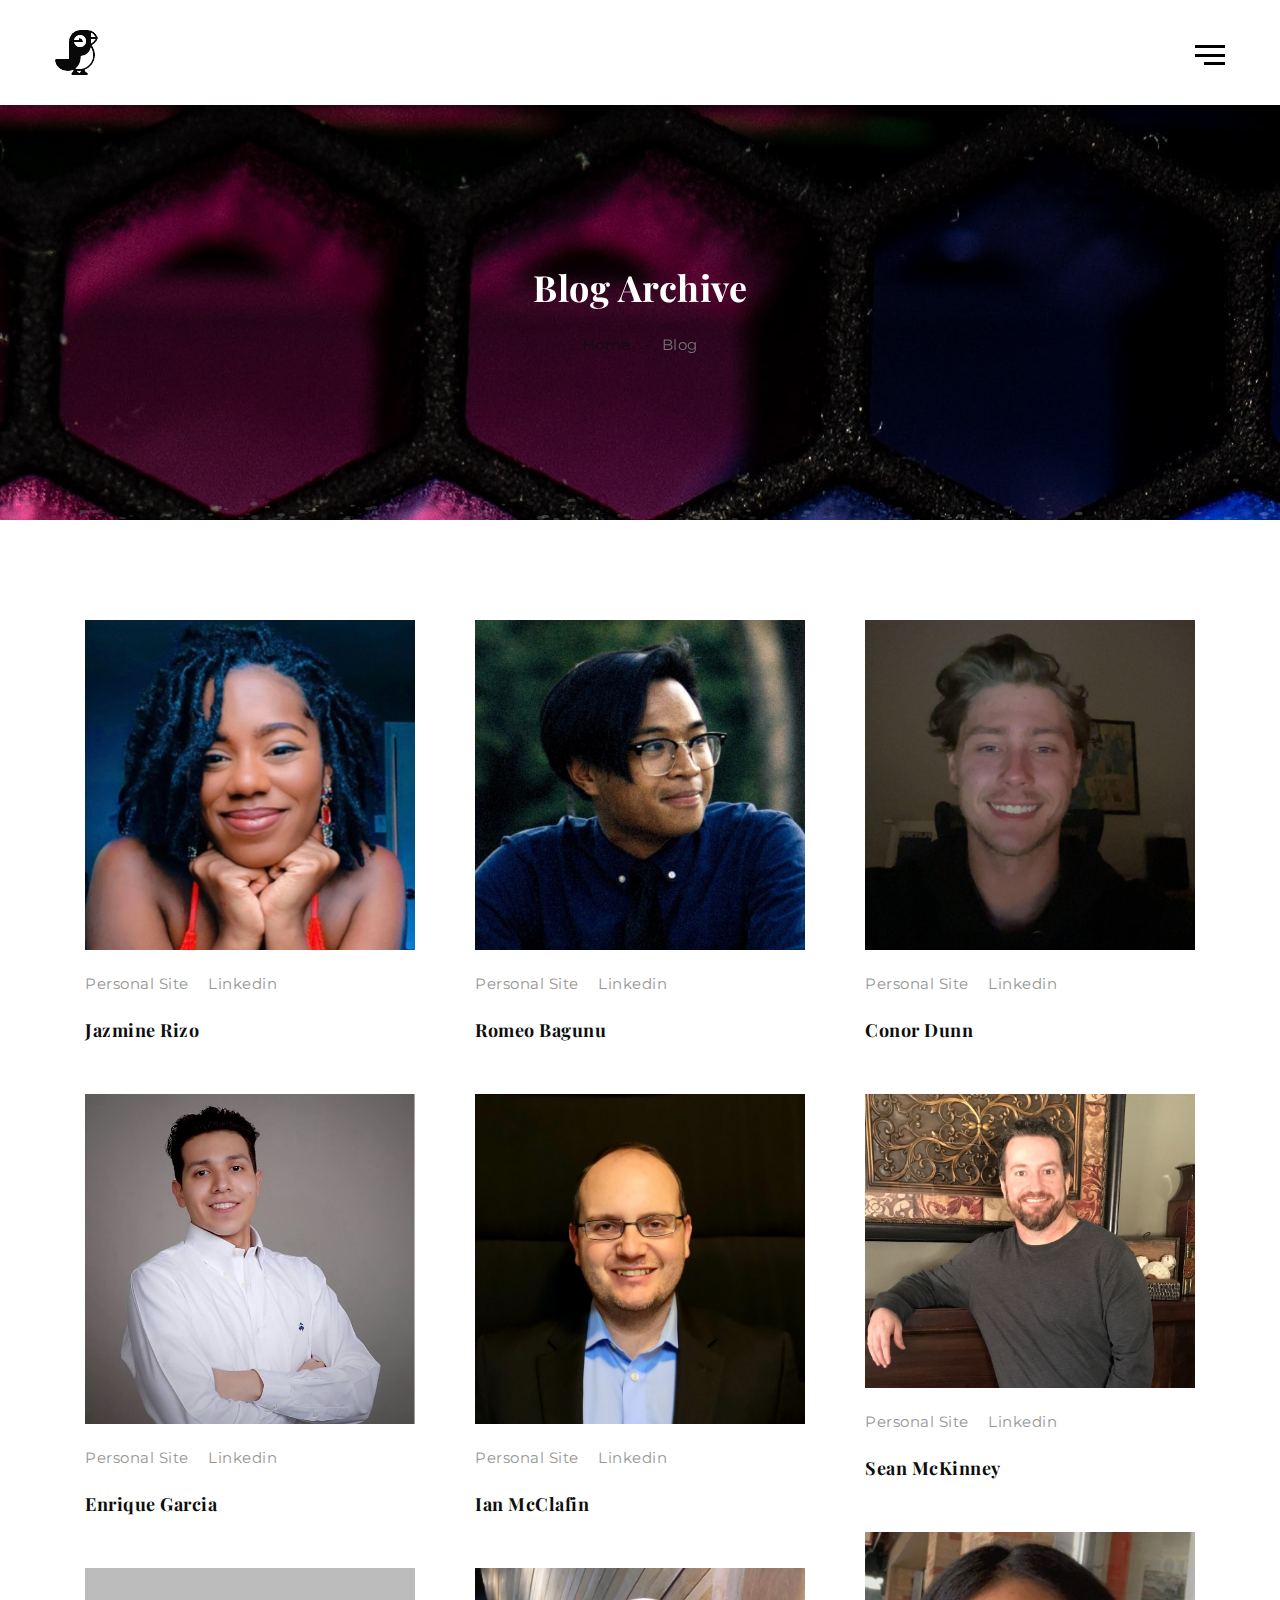
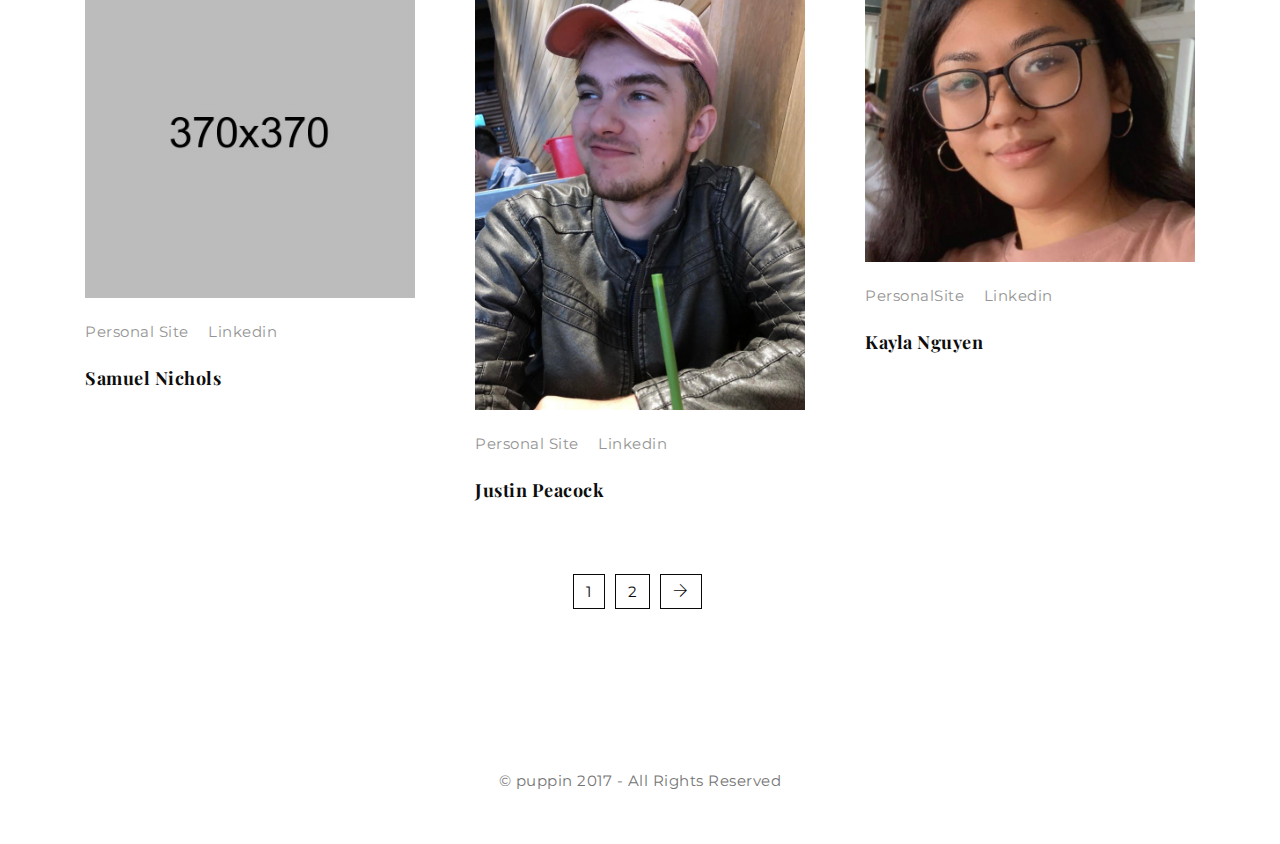
==== commit a19fdc23: "Clean up Commit" ====
--- a/PersonalSiteMVC/_Archive/teamPage1.html
+++ b/PersonalSiteMVC/_Archive/teamPage1.html
@@ -133,7 +133,7 @@
                     <div class="blog-main-content">
 
 
-                        <div class="blog-main-text-pic">
+                        <div class="blog-main-text-pic col-md-12">
                             <div class="blog-item-content">
                                 <div class="blog-main-pic">
                                     <img src="assets/teamImg/Jazmine.jpg" alt="img">
@@ -157,7 +157,7 @@
                         </div>
                         <!-- //.blog-main-text-pic -->
                         <!-- TODO Need to get his personal site added -->
-                        <div class="blog-main-text-pic">
+                        <div class="blog-main-text-pic col-md-12">
                             <div class="blog-item-content">
                                 <div class="blog-main-pic">
                                     <img src="assets/teamImg/Romeo.jpg" alt="img">
@@ -183,7 +183,7 @@
 
 
 
-                        <div class="blog-main-text-pic">
+                        <div class="blog-main-text-pic col-md-12">
                             <div class="blog-item-content">
                                 <div class="blog-main-pic">
                                     <img src="assets/teamImg/Conor.jpg" alt="img">
@@ -209,7 +209,7 @@
 
 
                         <!-- TODO Need to get his personal site added -->
-                        <div class="blog-main-text-pic">
+                        <div class="blog-main-text-pic col-md-12">
                             <div class="blog-item-content">
                                 <div class="blog-main-pic">
                                     <img src="assets/teamImg/Enrique.jpg" alt="img">
@@ -235,7 +235,7 @@
 
 
                         <!-- TODO Need to get his personal site added -->
-                        <div class="blog-main-text-pic">
+                        <div class="blog-main-text-pic col-md-12">
                             <div class="blog-item-content">
                                 <div class="blog-main-pic">
                                     <img src="assets/teamImg/Ian.jpg" alt="img">
@@ -260,7 +260,7 @@
                         <!-- //.blog-main-text-pic -->
 
 
-                        <div class="blog-main-text-pic">
+                        <div class="blog-main-text-pic col-md-12">
                             <div class="blog-item-content">
                                 <div class="blog-main-pic">
                                     <img src="assets/teamImg/Sean.jpg" alt="img">
@@ -285,7 +285,7 @@
                         <!-- //.blog-main-text-pic -->
 
 
-                        <div class="blog-main-text-pic">
+                        <div class="blog-main-text-pic col-md-12">
                             <div class="blog-item-content">
                                 <div class="blog-main-pic">
                                     <img src="assets/teamImg/Kayla.jpg" alt="img">
@@ -310,7 +310,7 @@
                         <!-- //.blog-main-text-pic -->
 
                         <!-- TODO will need to find his personal site & Linkedin -->
-                        <div class="blog-main-text-pic">
+                        <div class="blog-main-text-pic col-md-12">
                             <div class="blog-item-content">
                                 <div class="blog-main-pic">
                                     <img src="assets/img/blog/blog-5.jpg" alt="img">
@@ -333,7 +333,7 @@
                         </div>
 
 
-                        <div class="blog-main-text-pic">
+                        <div class="blog-main-text-pic col-md-12">
                             <div class="blog-item-content">
                                 <div class="blog-main-pic">
                                     <img src="assets/teamImg/Justin.jpg" alt="img">
